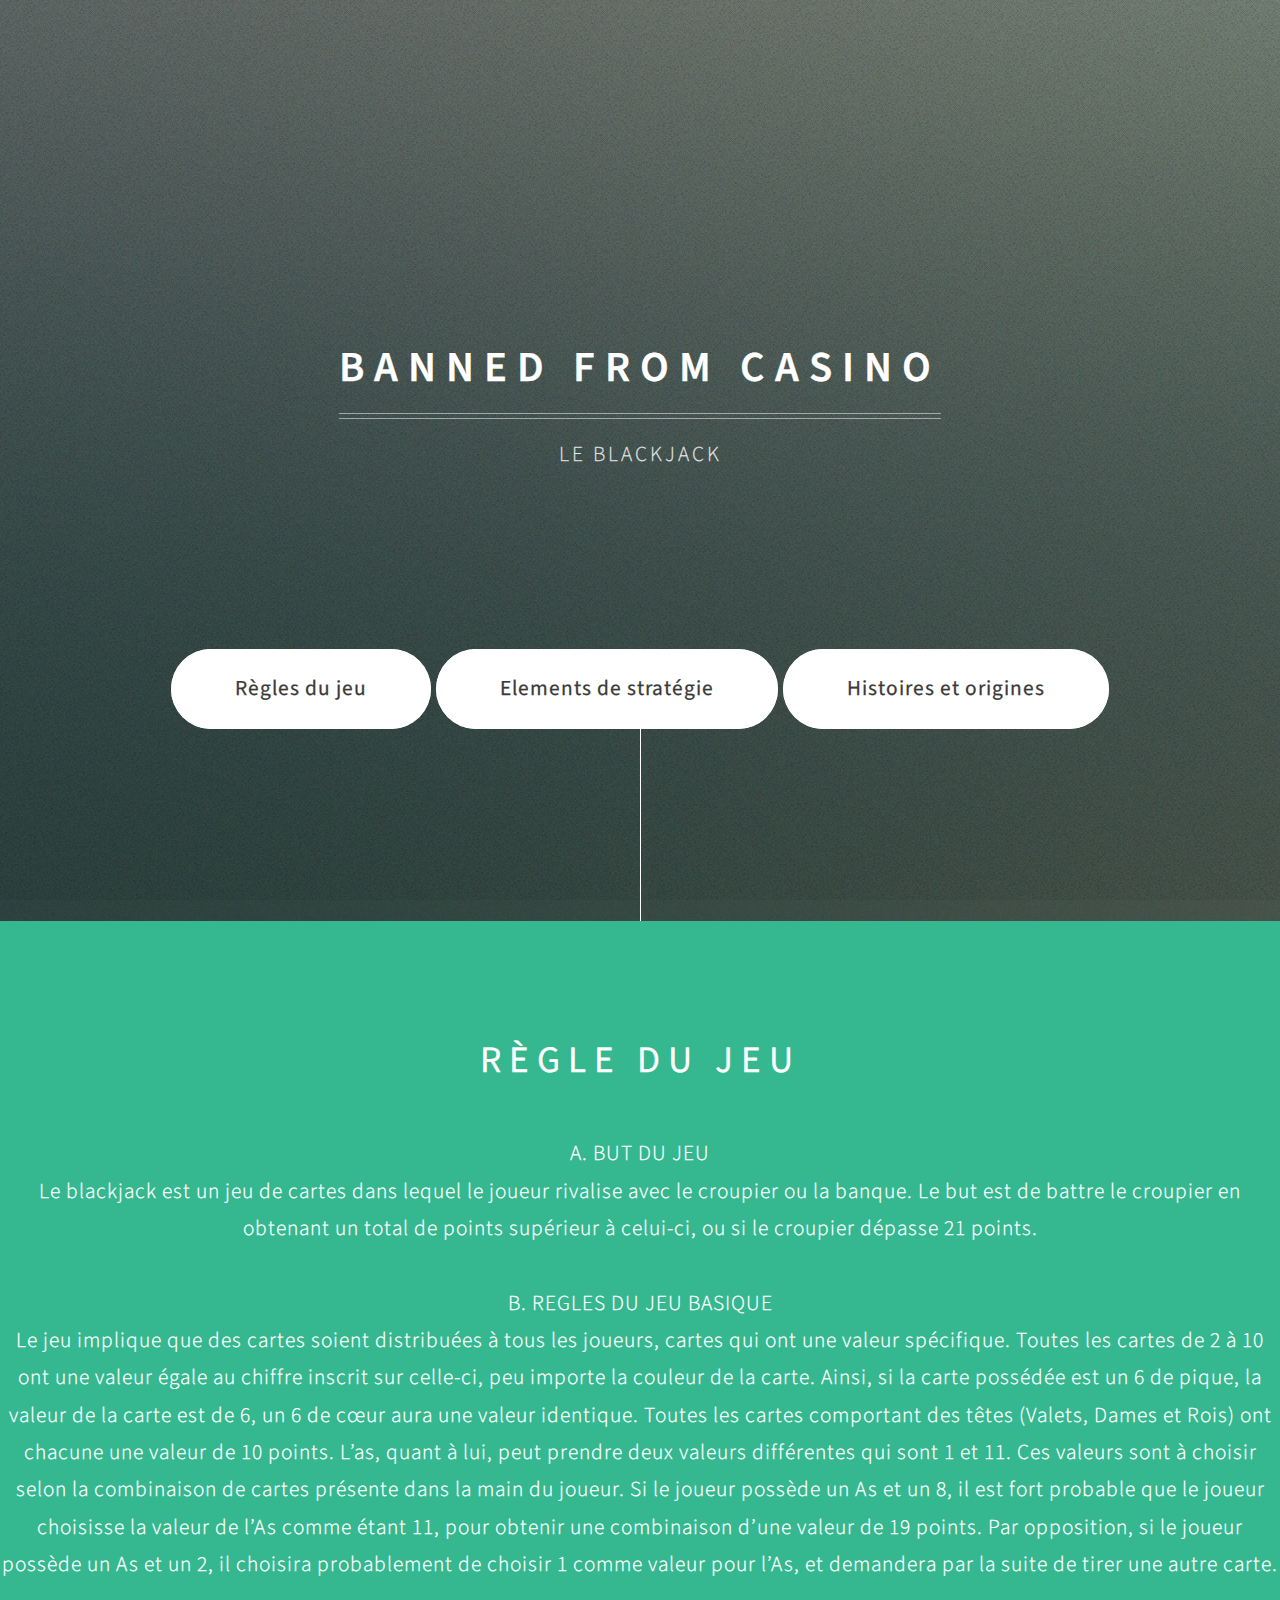
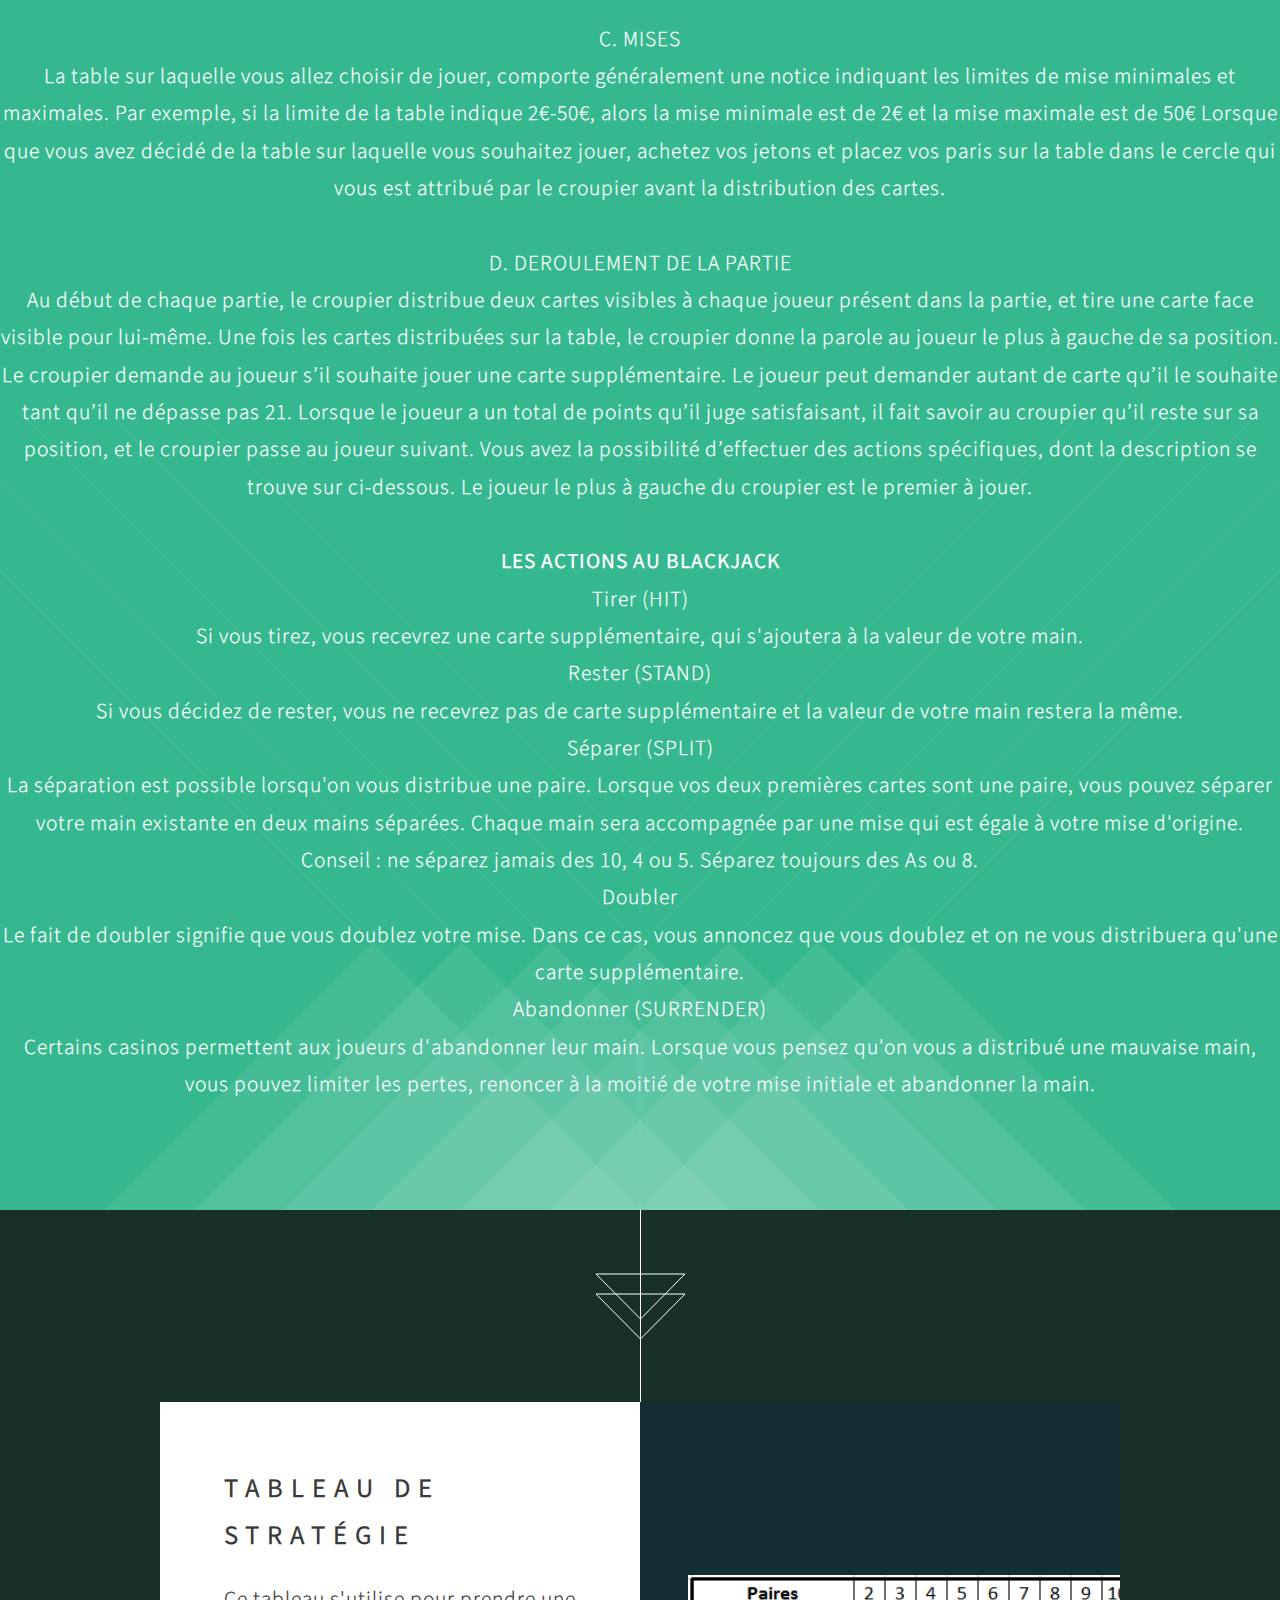
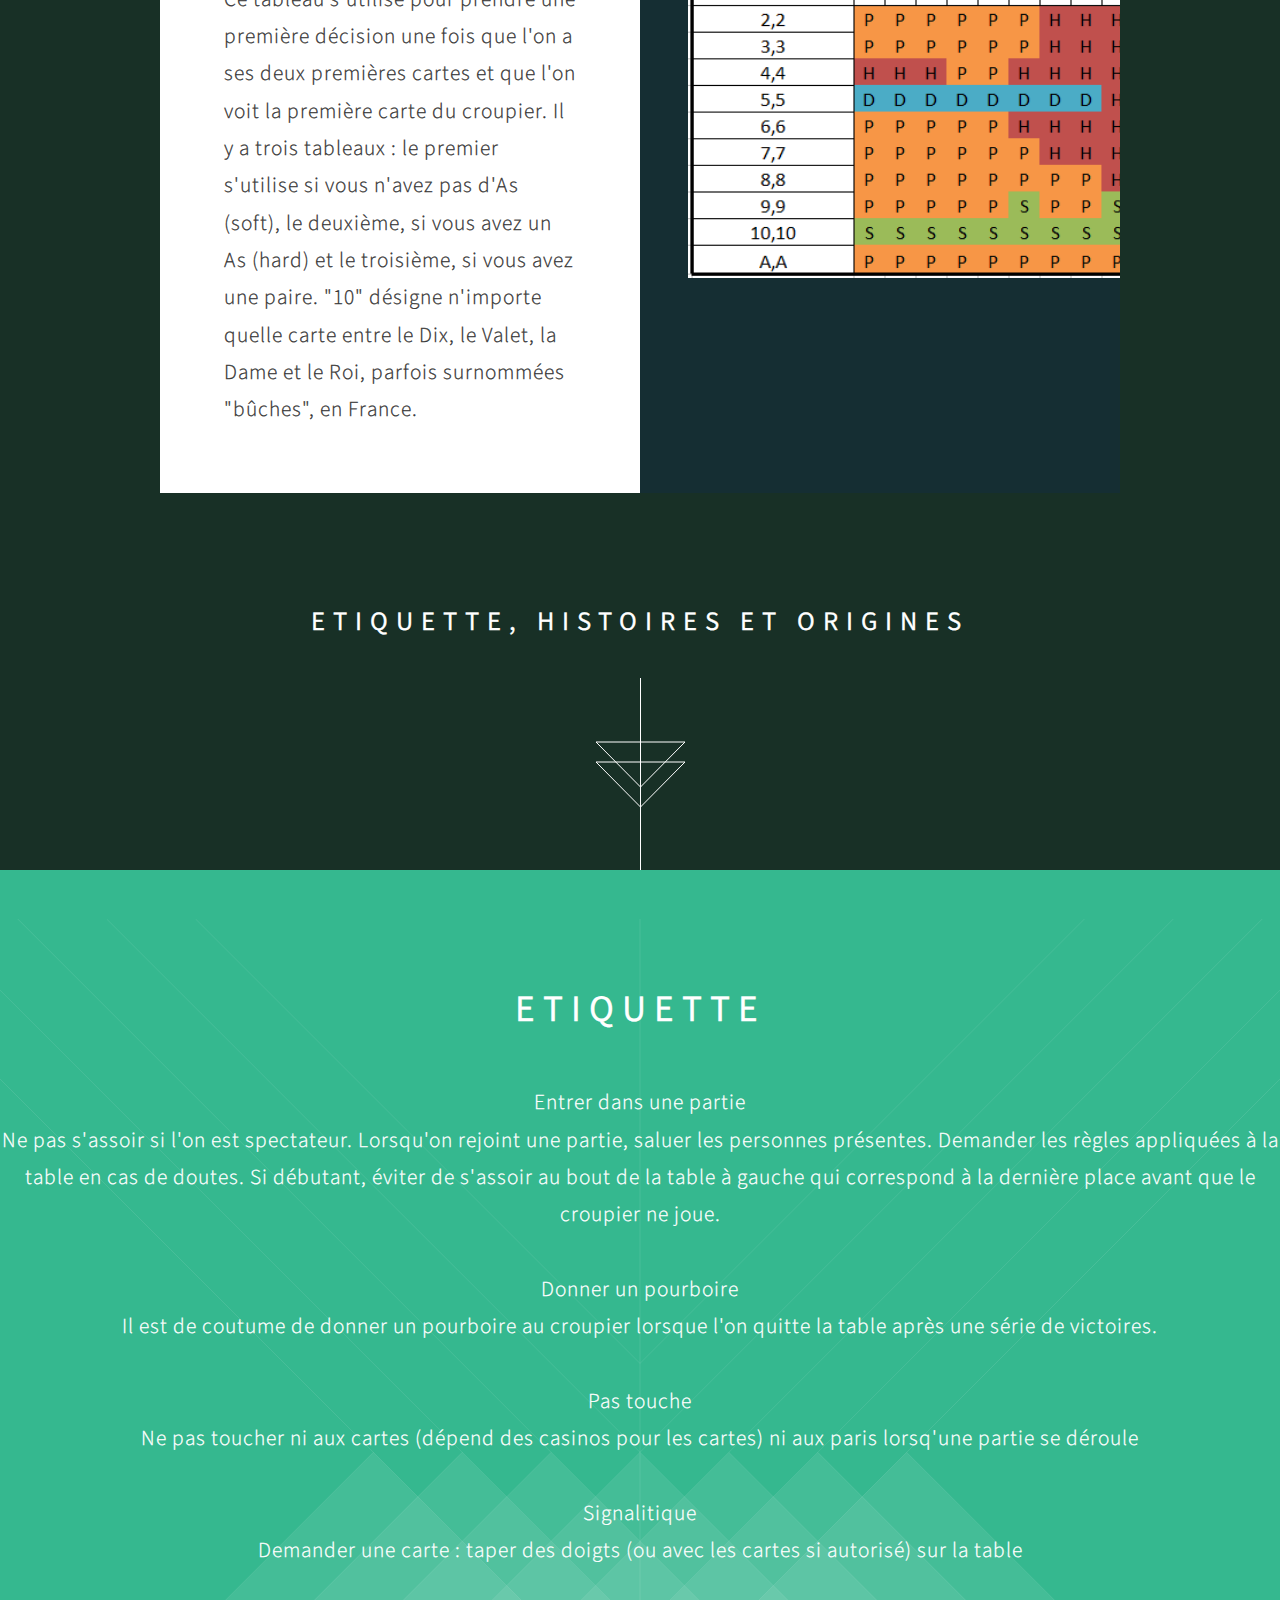
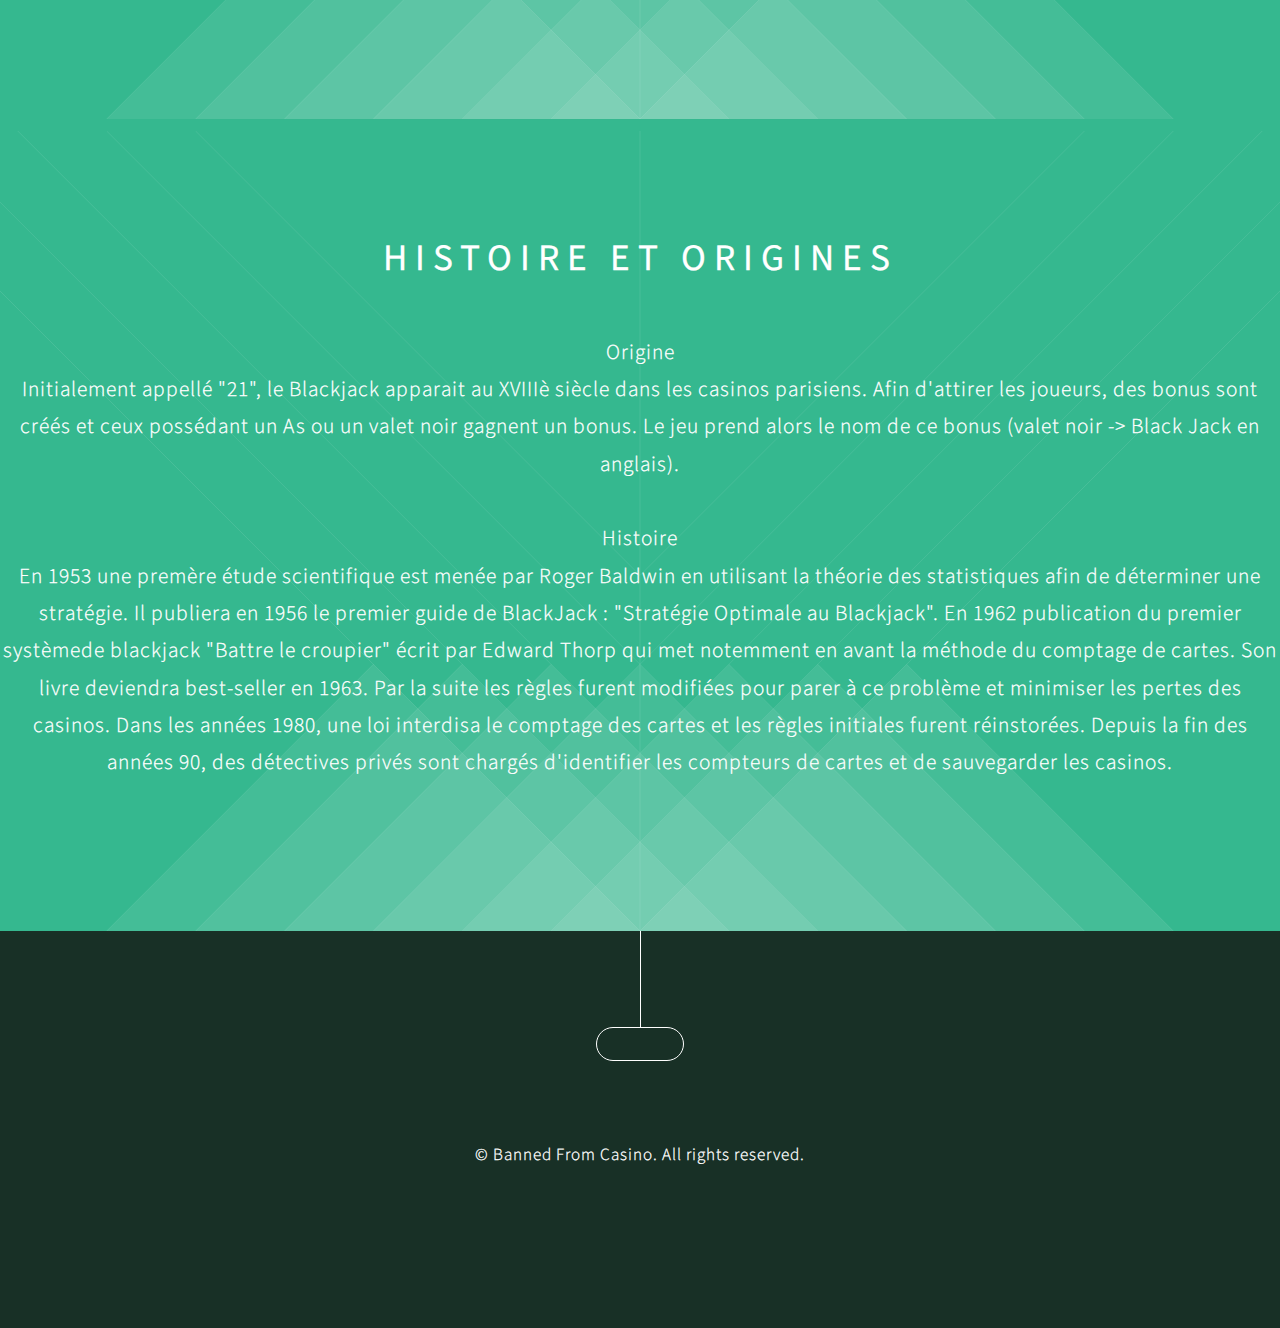
==== BannedFromCasino/index.html @ d1dbf60f "Added files via upload" ====
<!DOCTYPE HTML>
<!--
	Overflow by HTML5 UP
	html5up.net | @n33co
	Free for personal and commercial use under the CCA 3.0 license (html5up.net/license)
-->
<html>
	<head>
		<title>Banned From Casino</title>
		<meta charset="utf-8" />
		<meta name="viewport" content="width=device-width, initial-scale=1" />
		<!--[if lte IE 8]><script src="assets/js/ie/html5shiv.js"></script><![endif]-->
		<link rel="stylesheet" href="assets/css/main.css" />
		<!--[if lte IE 8]><link rel="stylesheet" href="assets/css/ie8.css" /><![endif]-->
	</head>
	<body>

		<!-- Header -->
			<section id="header">
				<header>
					<h1>Banned From Casino</h1>
					<p>Le Blackjack</p>
				</header>
				<footer>
					<a href="#banner" class="button style2 scrolly-middle">Règles du jeu</a>
                    <a href="#first" class="button style2 scrolly-middle">Elements de stratégie</a>
                    <a href="#histoire" class="button style2 scrolly-middle">Histoires et origines</a>
				</footer>
			</section>

		<!-- Banner -->
			<section id="banner">
				<header>
					<h2>Règle du jeu</h2>
				</header>
				<p>A.	BUT DU JEU</p>

<p>Le blackjack est un jeu de cartes dans lequel le joueur rivalise avec le croupier ou la banque. 
Le but est de battre le croupier en obtenant un total de points supérieur à celui-ci, ou si le croupier dépasse 21 points.</p>

</br>
<p>B.	REGLES DU JEU BASIQUE</p>

<p>Le jeu implique que des cartes soient distribuées à tous les joueurs, cartes qui ont une valeur spécifique. 
Toutes les cartes de 2 à 10 ont une valeur égale au chiffre inscrit sur celle-ci, peu importe la couleur de la carte. 
Ainsi, si la carte possédée est un 6 de pique, la valeur de la carte est de 6, un 6 de cœur aura une valeur identique. 
Toutes les cartes comportant des têtes (Valets, Dames et Rois) ont chacune une valeur de 10 points. 
L’as, quant à lui, peut prendre deux valeurs différentes qui sont 1 et 11. Ces valeurs sont à choisir selon 
la combinaison de cartes présente dans la main du joueur. Si le joueur possède un As et un 8, il est fort probable que 
le joueur choisisse la valeur de l’As comme étant 11, pour obtenir une combinaison d’une valeur de 19 points. 
Par opposition, si le joueur possède un As et un 2, il choisira probablement de choisir 1 comme valeur pour l’As, 
et demandera par la suite de tirer une autre carte.</p>

</br>
<p>C.	MISES

<p>La table sur laquelle vous allez choisir de jouer, comporte généralement une notice indiquant les limites de mise minimales et maximales. 
Par exemple, si la limite de la table indique 2€-50€, alors la mise minimale est de 2€ et la mise maximale est de 50€
Lorsque que vous avez décidé de la table sur laquelle vous souhaitez jouer, achetez vos jetons et placez vos paris sur la table 
dans le cercle qui vous est attribué par le croupier avant la distribution des cartes.</p>

</br> 
<p>D.	DEROULEMENT DE LA PARTIE</p>

<p>Au début de chaque partie, le croupier distribue deux cartes visibles à chaque joueur présent dans la partie, 
et tire une carte face visible pour lui-même.
Une fois les cartes distribuées sur la table, le croupier donne la parole au joueur le plus à gauche de sa position. 
Le croupier demande au joueur s’il souhaite jouer une carte supplémentaire. 
Le joueur peut demander autant de carte qu’il le souhaite tant qu’il ne dépasse pas 21. 
Lorsque le joueur a un total de points qu’il juge satisfaisant, il fait savoir au croupier qu’il reste sur sa position, 
et le croupier passe au joueur suivant.
Vous avez la possibilité d’effectuer des actions spécifiques, dont la description se trouve sur ci-dessous.
Le joueur le plus à gauche du croupier est le premier à jouer. </p>
</br>
<h4>Les Actions au Blackjack</h4>

<p>Tirer (HIT)</p>

<p>Si vous tirez, vous recevrez une carte supplémentaire, qui s'ajoutera à la valeur de votre main.</p>

<p>Rester (STAND)</p>

<p>Si vous décidez de rester, vous ne recevrez pas de carte supplémentaire et la valeur de votre main restera la même.</p>

<p>Séparer (SPLIT)</p>

<p>La séparation est possible lorsqu'on vous distribue une paire. Lorsque vos deux premières cartes sont une paire, vous pouvez séparer votre main existante en deux mains séparées. Chaque main sera accompagnée par une mise qui est égale à votre mise d'origine.
Conseil : ne séparez jamais des 10, 4 ou 5. Séparez toujours des As ou 8.</p>

<p>Doubler</p>

<p>Le fait de doubler signifie que vous doublez votre mise. Dans ce cas, vous annoncez que vous doublez et on ne vous distribuera qu'une carte supplémentaire.</p>

<p>Abandonner (SURRENDER)</p>

<p>Certains casinos permettent aux joueurs d'abandonner leur main. Lorsque vous pensez qu'on vous a distribué une mauvaise main, vous pouvez limiter les pertes, renoncer à la moitié de votre mise initiale et abandonner la main.</p>
			</section>

		

		<!-- Feature 2 -->
			<article id="first" class="container box style1 left">
				<a href="#" class="image fit"><img src="images/tableau1.png" alt="" style="width: 480px; height:303px; left: 10%; top:25%"/></a>
				<div class="inner">
					<header>
						<h2>Tableau de stratégie</h2>
					</header>
					<p>Ce tableau s'utilise pour prendre une première décision une fois que l'on a ses deux premières cartes et que l'on voit la première carte du croupier. Il y a trois tableaux : le premier s'utilise si vous n'avez pas d'As (soft), le deuxième, si vous avez un As (hard) et le troisième, si vous avez une paire. "10" désigne n'importe quelle carte entre le Dix, le Valet, la Dame et le Roi, parfois surnommées "bûches", en France.</p>
				</div>
			</article>
            <section id="histoire">
				<header>
					<h2>Etiquette, Histoires et Origines</h2>
				</header>
				<footer>
				</footer>
			</section>

            <!-- Banner -->
			<section id="banner">
				<header>
					<h2>Etiquette</h2>
				</header>
				
<p>Entrer dans une partie</p>
<p>Ne pas s'assoir si l'on est spectateur. Lorsqu'on rejoint une partie, saluer les personnes présentes.
Demander les règles appliquées à la table en cas de doutes.
Si débutant, éviter de s'assoir au bout de la table à gauche qui correspond à la dernière place avant que le croupier ne joue.
</p>
</br>
<p>Donner un pourboire</p>
Il est de coutume de donner un pourboire au croupier lorsque l'on quitte la table après une série de victoires.</p>
</br>
<p>Pas touche</p>
<p>Ne pas toucher ni  aux cartes (dépend des casinos pour les cartes) ni aux paris lorsq'une partie se déroule</p>
</br>
<p>Signalitique</p>
<p>Demander une carte : taper des doigts (ou avec les cartes si autorisé) sur la table</p>

<footer>
					
</footer>
</section>

		<section id="banner">
				<header>
					<h2>Histoire et origines</h2>
				</header>
				
<p>Origine</p>
<p>Initialement appellé "21", le Blackjack apparait au XVIIIè siècle dans les casinos parisiens. 
Afin d'attirer les joueurs, des bonus sont créés et ceux possédant un As ou un valet noir gagnent un bonus. 
Le jeu prend alors le nom de ce bonus (valet noir -> Black Jack en anglais).</p>

</br>
<p>Histoire</p>
	<p>En 1953 une premère étude scientifique est menée par Roger Baldwin en utilisant la théorie des statistiques afin de déterminer une stratégie.
Il publiera en	1956 le premier guide de BlackJack :  "Stratégie Optimale au Blackjack".
	En 1962 publication du premier systèmede blackjack "Battre le croupier" écrit par Edward Thorp qui met notemment en avant la méthode du comptage de cartes. Son livre deviendra best-seller en 1963.
Par la suite les règles furent modifiées pour parer à ce problème et minimiser les pertes des casinos.
	Dans les années 1980, une loi interdisa le comptage des cartes et les règles initiales furent réinstorées.
Depuis la fin des années 90, des détectives privés sont chargés d'identifier les compteurs de cartes et de sauvegarder les casinos.</p>                
                
				<footer>
					
				</footer>
			</section>

		

		<section id="footer">
			<ul class="icons">
				
			</ul>
			<div class="copyright">
				<ul class="menu">
					<li>&copy; Banned From Casino. All rights reserved.</li>
				</ul>
			</div>
		</section>

		<!-- Scripts -->
			<script src="assets/js/jquery.min.js"></script>
			<script src="assets/js/jquery.scrolly.min.js"></script>
			<script src="assets/js/jquery.poptrox.min.js"></script>
			<script src="assets/js/skel.min.js"></script>
			<script src="assets/js/util.js"></script>
			<!--[if lte IE 8]><script src="assets/js/ie/respond.min.js"></script><![endif]-->
			<script src="assets/js/main.js"></script>

	</body>
</html>
---- BannedFromCasino/assets/css/main.css ----
@import url("http://fonts.googleapis.com/css?family=Source+Sans+Pro:300,300italic,400,600");
@import url("font-awesome.min.css");

/*
	Overflow by HTML5 UP
	html5up.net | @n33co
	Free for personal and commercial use under the CCA 3.0 license (html5up.net/license)
*/

/* Reset */

	html, body, div, span, applet, object, iframe, h1, h2, h3, h4, h5, h6, p, blockquote, pre, a, abbr, acronym, address, big, cite, code, del, dfn, em, img, ins, kbd, q, s, samp, small, strike, strong, sub, sup, tt, var, b, u, i, center, dl, dt, dd, ol, ul, li, fieldset, form, label, legend, table, caption, tbody, tfoot, thead, tr, th, td, article, aside, canvas, details, embed, figure, figcaption, footer, header, hgroup, menu, nav, output, ruby, section, summary, time, mark, audio, video {
		margin: 0;
		padding: 0;
		border: 0;
		font-size: 100%;
		font: inherit;
		vertical-align: baseline;
	}

	article, aside, details, figcaption, figure, footer, header, hgroup, menu, nav, section {
		display: block;
	}

	body {
		line-height: 1;
	}

	ol, ul {
		list-style: none;
	}

	blockquote, q {
		quotes: none;
	}

	blockquote:before, blockquote:after, q:before, q:after {
		content: '';
		content: none;
	}

	table {
		border-collapse: collapse;
		border-spacing: 0;
	}

	body {
		-webkit-text-size-adjust: none;
	}

/* Box Model */

	*, *:before, *:after {
		-moz-box-sizing: border-box;
		-webkit-box-sizing: border-box;
		box-sizing: border-box;
	}

/* Containers */

	.container {
		margin-left: auto;
		margin-right: auto;
	}

	.container.\31 25\25 {
		width: 100%;
		max-width: 1425px;
		min-width: 1140px;
	}

	.container.\37 5\25 {
		width: 855px;
	}

	.container.\35 0\25 {
		width: 570px;
	}

	.container.\32 5\25 {
		width: 285px;
	}

	.container {
		width: 1140px;
	}

	@media screen and (max-width: 1680px) {

		.container.\31 25\25 {
			width: 100%;
			max-width: 1200px;
			min-width: 960px;
		}

		.container.\37 5\25 {
			width: 720px;
		}

		.container.\35 0\25 {
			width: 480px;
		}

		.container.\32 5\25 {
			width: 240px;
		}

		.container {
			width: 960px;
		}

	}

	@media screen and (max-width: 1080px) {

		.container.\31 25\25 {
			width: 100%;
			max-width: 118.75%;
			min-width: 95%;
		}

		.container.\37 5\25 {
			width: 71.25%;
		}

		.container.\35 0\25 {
			width: 47.5%;
		}

		.container.\32 5\25 {
			width: 23.75%;
		}

		.container {
			width: 95%;
		}

	}

	@media screen and (max-width: 840px) {

		.container.\31 25\25 {
			width: 100%;
			max-width: 118.75%;
			min-width: 95%;
		}

		.container.\37 5\25 {
			width: 71.25%;
		}

		.container.\35 0\25 {
			width: 47.5%;
		}

		.container.\32 5\25 {
			width: 23.75%;
		}

		.container {
			width: 95%;
		}

	}

	@media screen and (max-width: 736px) {

		.container.\31 25\25 {
			width: 100%;
			max-width: 118.75%;
			min-width: 95%;
		}

		.container.\37 5\25 {
			width: 71.25%;
		}

		.container.\35 0\25 {
			width: 47.5%;
		}

		.container.\32 5\25 {
			width: 23.75%;
		}

		.container {
			width: 95% !important;
		}

	}

/* Grid */

	.row {
		border-bottom: solid 1px transparent;
		-moz-box-sizing: border-box;
		-webkit-box-sizing: border-box;
		box-sizing: border-box;
	}

	.row > * {
		float: left;
		-moz-box-sizing: border-box;
		-webkit-box-sizing: border-box;
		box-sizing: border-box;
	}

	.row:after, .row:before {
		content: '';
		display: block;
		clear: both;
		height: 0;
	}

	.row.uniform > * > :first-child {
		margin-top: 0;
	}

	.row.uniform > * > :last-child {
		margin-bottom: 0;
	}

	.row.\30 \25 > * {
		padding: 0px 0 0 0px;
	}

	.row.\30 \25 {
		margin: 0px 0 -1px 0px;
	}

	.row.uniform.\30 \25 > * {
		padding: 0px 0 0 0px;
	}

	.row.uniform.\30 \25 {
		margin: 0px 0 -1px 0px;
	}

	.row > * {
		padding: 40px 0 0 40px;
	}

	.row {
		margin: -40px 0 -1px -40px;
	}

	.row.uniform > * {
		padding: 40px 0 0 40px;
	}

	.row.uniform {
		margin: -40px 0 -1px -40px;
	}

	.row.\32 00\25 > * {
		padding: 80px 0 0 80px;
	}

	.row.\32 00\25 {
		margin: -80px 0 -1px -80px;
	}

	.row.uniform.\32 00\25 > * {
		padding: 80px 0 0 80px;
	}

	.row.uniform.\32 00\25 {
		margin: -80px 0 -1px -80px;
	}

	.row.\31 50\25 > * {
		padding: 60px 0 0 60px;
	}

	.row.\31 50\25 {
		margin: -60px 0 -1px -60px;
	}

	.row.uniform.\31 50\25 > * {
		padding: 60px 0 0 60px;
	}

	.row.uniform.\31 50\25 {
		margin: -60px 0 -1px -60px;
	}

	.row.\35 0\25 > * {
		padding: 20px 0 0 20px;
	}

	.row.\35 0\25 {
		margin: -20px 0 -1px -20px;
	}

	.row.uniform.\35 0\25 > * {
		padding: 20px 0 0 20px;
	}

	.row.uniform.\35 0\25 {
		margin: -20px 0 -1px -20px;
	}

	.row.\32 5\25 > * {
		padding: 10px 0 0 10px;
	}

	.row.\32 5\25 {
		margin: -10px 0 -1px -10px;
	}

	.row.uniform.\32 5\25 > * {
		padding: 10px 0 0 10px;
	}

	.row.uniform.\32 5\25 {
		margin: -10px 0 -1px -10px;
	}

	.\31 2u, .\31 2u\24 {
		width: 100%;
		clear: none;
		margin-left: 0;
	}

	.\31 1u, .\31 1u\24 {
		width: 91.6666666667%;
		clear: none;
		margin-left: 0;
	}

	.\31 0u, .\31 0u\24 {
		width: 83.3333333333%;
		clear: none;
		margin-left: 0;
	}

	.\39 u, .\39 u\24 {
		width: 75%;
		clear: none;
		margin-left: 0;
	}

	.\38 u, .\38 u\24 {
		width: 66.6666666667%;
		clear: none;
		margin-left: 0;
	}

	.\37 u, .\37 u\24 {
		width: 58.3333333333%;
		clear: none;
		margin-left: 0;
	}

	.\36 u, .\36 u\24 {
		width: 50%;
		clear: none;
		margin-left: 0;
	}

	.\35 u, .\35 u\24 {
		width: 41.6666666667%;
		clear: none;
		margin-left: 0;
	}

	.\34 u, .\34 u\24 {
		width: 33.3333333333%;
		clear: none;
		margin-left: 0;
	}

	.\33 u, .\33 u\24 {
		width: 25%;
		clear: none;
		margin-left: 0;
	}

	.\32 u, .\32 u\24 {
		width: 16.6666666667%;
		clear: none;
		margin-left: 0;
	}

	.\31 u, .\31 u\24 {
		width: 8.3333333333%;
		clear: none;
		margin-left: 0;
	}

	.\31 2u\24 + *,
	.\31 1u\24 + *,
	.\31 0u\24 + *,
	.\39 u\24 + *,
	.\38 u\24 + *,
	.\37 u\24 + *,
	.\36 u\24 + *,
	.\35 u\24 + *,
	.\34 u\24 + *,
	.\33 u\24 + *,
	.\32 u\24 + *,
	.\31 u\24 + * {
		clear: left;
	}

	.\-11u {
		margin-left: 91.66667%;
	}

	.\-10u {
		margin-left: 83.33333%;
	}

	.\-9u {
		margin-left: 75%;
	}

	.\-8u {
		margin-left: 66.66667%;
	}

	.\-7u {
		margin-left: 58.33333%;
	}

	.\-6u {
		margin-left: 50%;
	}

	.\-5u {
		margin-left: 41.66667%;
	}

	.\-4u {
		margin-left: 33.33333%;
	}

	.\-3u {
		margin-left: 25%;
	}

	.\-2u {
		margin-left: 16.66667%;
	}

	.\-1u {
		margin-left: 8.33333%;
	}

	@media screen and (max-width: 1680px) {

		.row > * {
			padding: 40px 0 0 40px;
		}

		.row {
			margin: -40px 0 -1px -40px;
		}

		.row.uniform > * {
			padding: 40px 0 0 40px;
		}

		.row.uniform {
			margin: -40px 0 -1px -40px;
		}

		.row.\32 00\25 > * {
			padding: 80px 0 0 80px;
		}

		.row.\32 00\25 {
			margin: -80px 0 -1px -80px;
		}

		.row.uniform.\32 00\25 > * {
			padding: 80px 0 0 80px;
		}

		.row.uniform.\32 00\25 {
			margin: -80px 0 -1px -80px;
		}

		.row.\31 50\25 > * {
			padding: 60px 0 0 60px;
		}

		.row.\31 50\25 {
			margin: -60px 0 -1px -60px;
		}

		.row.uniform.\31 50\25 > * {
			padding: 60px 0 0 60px;
		}

		.row.uniform.\31 50\25 {
			margin: -60px 0 -1px -60px;
		}

		.row.\35 0\25 > * {
			padding: 20px 0 0 20px;
		}

		.row.\35 0\25 {
			margin: -20px 0 -1px -20px;
		}

		.row.uniform.\35 0\25 > * {
			padding: 20px 0 0 20px;
		}

		.row.uniform.\35 0\25 {
			margin: -20px 0 -1px -20px;
		}

		.row.\32 5\25 > * {
			padding: 10px 0 0 10px;
		}

		.row.\32 5\25 {
			margin: -10px 0 -1px -10px;
		}

		.row.uniform.\32 5\25 > * {
			padding: 10px 0 0 10px;
		}

		.row.uniform.\32 5\25 {
			margin: -10px 0 -1px -10px;
		}

		.\31 2u\28wide\29, .\31 2u\24\28wide\29 {
			width: 100%;
			clear: none;
			margin-left: 0;
		}

		.\31 1u\28wide\29, .\31 1u\24\28wide\29 {
			width: 91.6666666667%;
			clear: none;
			margin-left: 0;
		}

		.\31 0u\28wide\29, .\31 0u\24\28wide\29 {
			width: 83.3333333333%;
			clear: none;
			margin-left: 0;
		}

		.\39 u\28wide\29, .\39 u\24\28wide\29 {
			width: 75%;
			clear: none;
			margin-left: 0;
		}

		.\38 u\28wide\29, .\38 u\24\28wide\29 {
			width: 66.6666666667%;
			clear: none;
			margin-left: 0;
		}

		.\37 u\28wide\29, .\37 u\24\28wide\29 {
			width: 58.3333333333%;
			clear: none;
			margin-left: 0;
		}

		.\36 u\28wide\29, .\36 u\24\28wide\29 {
			width: 50%;
			clear: none;
			margin-left: 0;
		}

		.\35 u\28wide\29, .\35 u\24\28wide\29 {
			width: 41.6666666667%;
			clear: none;
			margin-left: 0;
		}

		.\34 u\28wide\29, .\34 u\24\28wide\29 {
			width: 33.3333333333%;
			clear: none;
			margin-left: 0;
		}

		.\33 u\28wide\29, .\33 u\24\28wide\29 {
			width: 25%;
			clear: none;
			margin-left: 0;
		}

		.\32 u\28wide\29, .\32 u\24\28wide\29 {
			width: 16.6666666667%;
			clear: none;
			margin-left: 0;
		}

		.\31 u\28wide\29, .\31 u\24\28wide\29 {
			width: 8.3333333333%;
			clear: none;
			margin-left: 0;
		}

		.\31 2u\24\28wide\29 + *,
		.\31 1u\24\28wide\29 + *,
		.\31 0u\24\28wide\29 + *,
		.\39 u\24\28wide\29 + *,
		.\38 u\24\28wide\29 + *,
		.\37 u\24\28wide\29 + *,
		.\36 u\24\28wide\29 + *,
		.\35 u\24\28wide\29 + *,
		.\34 u\24\28wide\29 + *,
		.\33 u\24\28wide\29 + *,
		.\32 u\24\28wide\29 + *,
		.\31 u\24\28wide\29 + * {
			clear: left;
		}

		.\-11u\28wide\29 {
			margin-left: 91.66667%;
		}

		.\-10u\28wide\29 {
			margin-left: 83.33333%;
		}

		.\-9u\28wide\29 {
			margin-left: 75%;
		}

		.\-8u\28wide\29 {
			margin-left: 66.66667%;
		}

		.\-7u\28wide\29 {
			margin-left: 58.33333%;
		}

		.\-6u\28wide\29 {
			margin-left: 50%;
		}

		.\-5u\28wide\29 {
			margin-left: 41.66667%;
		}

		.\-4u\28wide\29 {
			margin-left: 33.33333%;
		}

		.\-3u\28wide\29 {
			margin-left: 25%;
		}

		.\-2u\28wide\29 {
			margin-left: 16.66667%;
		}

		.\-1u\28wide\29 {
			margin-left: 8.33333%;
		}

	}

	@media screen and (max-width: 1080px) {

		.row > * {
			padding: 40px 0 0 40px;
		}

		.row {
			margin: -40px 0 -1px -40px;
		}

		.row.uniform > * {
			padding: 40px 0 0 40px;
		}

		.row.uniform {
			margin: -40px 0 -1px -40px;
		}

		.row.\32 00\25 > * {
			padding: 80px 0 0 80px;
		}

		.row.\32 00\25 {
			margin: -80px 0 -1px -80px;
		}

		.row.uniform.\32 00\25 > * {
			padding: 80px 0 0 80px;
		}

		.row.uniform.\32 00\25 {
			margin: -80px 0 -1px -80px;
		}

		.row.\31 50\25 > * {
			padding: 60px 0 0 60px;
		}

		.row.\31 50\25 {
			margin: -60px 0 -1px -60px;
		}

		.row.uniform.\31 50\25 > * {
			padding: 60px 0 0 60px;
		}

		.row.uniform.\31 50\25 {
			margin: -60px 0 -1px -60px;
		}

		.row.\35 0\25 > * {
			padding: 20px 0 0 20px;
		}

		.row.\35 0\25 {
			margin: -20px 0 -1px -20px;
		}

		.row.uniform.\35 0\25 > * {
			padding: 20px 0 0 20px;
		}

		.row.uniform.\35 0\25 {
			margin: -20px 0 -1px -20px;
		}

		.row.\32 5\25 > * {
			padding: 10px 0 0 10px;
		}

		.row.\32 5\25 {
			margin: -10px 0 -1px -10px;
		}

		.row.uniform.\32 5\25 > * {
			padding: 10px 0 0 10px;
		}

		.row.uniform.\32 5\25 {
			margin: -10px 0 -1px -10px;
		}

		.\31 2u\28normal\29, .\31 2u\24\28normal\29 {
			width: 100%;
			clear: none;
			margin-left: 0;
		}

		.\31 1u\28normal\29, .\31 1u\24\28normal\29 {
			width: 91.6666666667%;
			clear: none;
			margin-left: 0;
		}

		.\31 0u\28normal\29, .\31 0u\24\28normal\29 {
			width: 83.3333333333%;
			clear: none;
			margin-left: 0;
		}

		.\39 u\28normal\29, .\39 u\24\28normal\29 {
			width: 75%;
			clear: none;
			margin-left: 0;
		}

		.\38 u\28normal\29, .\38 u\24\28normal\29 {
			width: 66.6666666667%;
			clear: none;
			margin-left: 0;
		}

		.\37 u\28normal\29, .\37 u\24\28normal\29 {
			width: 58.3333333333%;
			clear: none;
			margin-left: 0;
		}

		.\36 u\28normal\29, .\36 u\24\28normal\29 {
			width: 50%;
			clear: none;
			margin-left: 0;
		}

		.\35 u\28normal\29, .\35 u\24\28normal\29 {
			width: 41.6666666667%;
			clear: none;
			margin-left: 0;
		}

		.\34 u\28normal\29, .\34 u\24\28normal\29 {
			width: 33.3333333333%;
			clear: none;
			margin-left: 0;
		}

		.\33 u\28normal\29, .\33 u\24\28normal\29 {
			width: 25%;
			clear: none;
			margin-left: 0;
		}

		.\32 u\28normal\29, .\32 u\24\28normal\29 {
			width: 16.6666666667%;
			clear: none;
			margin-left: 0;
		}

		.\31 u\28normal\29, .\31 u\24\28normal\29 {
			width: 8.3333333333%;
			clear: none;
			margin-left: 0;
		}

		.\31 2u\24\28normal\29 + *,
		.\31 1u\24\28normal\29 + *,
		.\31 0u\24\28normal\29 + *,
		.\39 u\24\28normal\29 + *,
		.\38 u\24\28normal\29 + *,
		.\37 u\24\28normal\29 + *,
		.\36 u\24\28normal\29 + *,
		.\35 u\24\28normal\29 + *,
		.\34 u\24\28normal\29 + *,
		.\33 u\24\28normal\29 + *,
		.\32 u\24\28normal\29 + *,
		.\31 u\24\28normal\29 + * {
			clear: left;
		}

		.\-11u\28normal\29 {
			margin-left: 91.66667%;
		}

		.\-10u\28normal\29 {
			margin-left: 83.33333%;
		}

		.\-9u\28normal\29 {
			margin-left: 75%;
		}

		.\-8u\28normal\29 {
			margin-left: 66.66667%;
		}

		.\-7u\28normal\29 {
			margin-left: 58.33333%;
		}

		.\-6u\28normal\29 {
			margin-left: 50%;
		}

		.\-5u\28normal\29 {
			margin-left: 41.66667%;
		}

		.\-4u\28normal\29 {
			margin-left: 33.33333%;
		}

		.\-3u\28normal\29 {
			margin-left: 25%;
		}

		.\-2u\28normal\29 {
			margin-left: 16.66667%;
		}

		.\-1u\28normal\29 {
			margin-left: 8.33333%;
		}

	}

	@media screen and (max-width: 840px) {

		.row > * {
			padding: 30px 0 0 30px;
		}

		.row {
			margin: -30px 0 -1px -30px;
		}

		.row.uniform > * {
			padding: 30px 0 0 30px;
		}

		.row.uniform {
			margin: -30px 0 -1px -30px;
		}

		.row.\32 00\25 > * {
			padding: 60px 0 0 60px;
		}

		.row.\32 00\25 {
			margin: -60px 0 -1px -60px;
		}

		.row.uniform.\32 00\25 > * {
			padding: 60px 0 0 60px;
		}

		.row.uniform.\32 00\25 {
			margin: -60px 0 -1px -60px;
		}

		.row.\31 50\25 > * {
			padding: 45px 0 0 45px;
		}

		.row.\31 50\25 {
			margin: -45px 0 -1px -45px;
		}

		.row.uniform.\31 50\25 > * {
			padding: 45px 0 0 45px;
		}

		.row.uniform.\31 50\25 {
			margin: -45px 0 -1px -45px;
		}

		.row.\35 0\25 > * {
			padding: 15px 0 0 15px;
		}

		.row.\35 0\25 {
			margin: -15px 0 -1px -15px;
		}

		.row.uniform.\35 0\25 > * {
			padding: 15px 0 0 15px;
		}

		.row.uniform.\35 0\25 {
			margin: -15px 0 -1px -15px;
		}

		.row.\32 5\25 > * {
			padding: 7.5px 0 0 7.5px;
		}

		.row.\32 5\25 {
			margin: -7.5px 0 -1px -7.5px;
		}

		.row.uniform.\32 5\25 > * {
			padding: 7.5px 0 0 7.5px;
		}

		.row.uniform.\32 5\25 {
			margin: -7.5px 0 -1px -7.5px;
		}

		.\31 2u\28narrow\29, .\31 2u\24\28narrow\29 {
			width: 100%;
			clear: none;
			margin-left: 0;
		}

		.\31 1u\28narrow\29, .\31 1u\24\28narrow\29 {
			width: 91.6666666667%;
			clear: none;
			margin-left: 0;
		}

		.\31 0u\28narrow\29, .\31 0u\24\28narrow\29 {
			width: 83.3333333333%;
			clear: none;
			margin-left: 0;
		}

		.\39 u\28narrow\29, .\39 u\24\28narrow\29 {
			width: 75%;
			clear: none;
			margin-left: 0;
		}

		.\38 u\28narrow\29, .\38 u\24\28narrow\29 {
			width: 66.6666666667%;
			clear: none;
			margin-left: 0;
		}

		.\37 u\28narrow\29, .\37 u\24\28narrow\29 {
			width: 58.3333333333%;
			clear: none;
			margin-left: 0;
		}

		.\36 u\28narrow\29, .\36 u\24\28narrow\29 {
			width: 50%;
			clear: none;
			margin-left: 0;
		}

		.\35 u\28narrow\29, .\35 u\24\28narrow\29 {
			width: 41.6666666667%;
			clear: none;
			margin-left: 0;
		}

		.\34 u\28narrow\29, .\34 u\24\28narrow\29 {
			width: 33.3333333333%;
			clear: none;
			margin-left: 0;
		}

		.\33 u\28narrow\29, .\33 u\24\28narrow\29 {
			width: 25%;
			clear: none;
			margin-left: 0;
		}

		.\32 u\28narrow\29, .\32 u\24\28narrow\29 {
			width: 16.6666666667%;
			clear: none;
			margin-left: 0;
		}

		.\31 u\28narrow\29, .\31 u\24\28narrow\29 {
			width: 8.3333333333%;
			clear: none;
			margin-left: 0;
		}

		.\31 2u\24\28narrow\29 + *,
		.\31 1u\24\28narrow\29 + *,
		.\31 0u\24\28narrow\29 + *,
		.\39 u\24\28narrow\29 + *,
		.\38 u\24\28narrow\29 + *,
		.\37 u\24\28narrow\29 + *,
		.\36 u\24\28narrow\29 + *,
		.\35 u\24\28narrow\29 + *,
		.\34 u\24\28narrow\29 + *,
		.\33 u\24\28narrow\29 + *,
		.\32 u\24\28narrow\29 + *,
		.\31 u\24\28narrow\29 + * {
			clear: left;
		}

		.\-11u\28narrow\29 {
			margin-left: 91.66667%;
		}

		.\-10u\28narrow\29 {
			margin-left: 83.33333%;
		}

		.\-9u\28narrow\29 {
			margin-left: 75%;
		}

		.\-8u\28narrow\29 {
			margin-left: 66.66667%;
		}

		.\-7u\28narrow\29 {
			margin-left: 58.33333%;
		}

		.\-6u\28narrow\29 {
			margin-left: 50%;
		}

		.\-5u\28narrow\29 {
			margin-left: 41.66667%;
		}

		.\-4u\28narrow\29 {
			margin-left: 33.33333%;
		}

		.\-3u\28narrow\29 {
			margin-left: 25%;
		}

		.\-2u\28narrow\29 {
			margin-left: 16.66667%;
		}

		.\-1u\28narrow\29 {
			margin-left: 8.33333%;
		}

	}

	@media screen and (max-width: 736px) {

		.row > * {
			padding: 20px 0 0 20px;
		}

		.row {
			margin: -20px 0 -1px -20px;
		}

		.row.uniform > * {
			padding: 20px 0 0 20px;
		}

		.row.uniform {
			margin: -20px 0 -1px -20px;
		}

		.row.\32 00\25 > * {
			padding: 40px 0 0 40px;
		}

		.row.\32 00\25 {
			margin: -40px 0 -1px -40px;
		}

		.row.uniform.\32 00\25 > * {
			padding: 40px 0 0 40px;
		}

		.row.uniform.\32 00\25 {
			margin: -40px 0 -1px -40px;
		}

		.row.\31 50\25 > * {
			padding: 30px 0 0 30px;
		}

		.row.\31 50\25 {
			margin: -30px 0 -1px -30px;
		}

		.row.uniform.\31 50\25 > * {
			padding: 30px 0 0 30px;
		}

		.row.uniform.\31 50\25 {
			margin: -30px 0 -1px -30px;
		}

		.row.\35 0\25 > * {
			padding: 10px 0 0 10px;
		}

		.row.\35 0\25 {
			margin: -10px 0 -1px -10px;
		}

		.row.uniform.\35 0\25 > * {
			padding: 10px 0 0 10px;
		}

		.row.uniform.\35 0\25 {
			margin: -10px 0 -1px -10px;
		}

		.row.\32 5\25 > * {
			padding: 5px 0 0 5px;
		}

		.row.\32 5\25 {
			margin: -5px 0 -1px -5px;
		}

		.row.uniform.\32 5\25 > * {
			padding: 5px 0 0 5px;
		}

		.row.uniform.\32 5\25 {
			margin: -5px 0 -1px -5px;
		}

		.\31 2u\28mobile\29, .\31 2u\24\28mobile\29 {
			width: 100%;
			clear: none;
			margin-left: 0;
		}

		.\31 1u\28mobile\29, .\31 1u\24\28mobile\29 {
			width: 91.6666666667%;
			clear: none;
			margin-left: 0;
		}

		.\31 0u\28mobile\29, .\31 0u\24\28mobile\29 {
			width: 83.3333333333%;
			clear: none;
			margin-left: 0;
		}

		.\39 u\28mobile\29, .\39 u\24\28mobile\29 {
			width: 75%;
			clear: none;
			margin-left: 0;
		}

		.\38 u\28mobile\29, .\38 u\24\28mobile\29 {
			width: 66.6666666667%;
			clear: none;
			margin-left: 0;
		}

		.\37 u\28mobile\29, .\37 u\24\28mobile\29 {
			width: 58.3333333333%;
			clear: none;
			margin-left: 0;
		}

		.\36 u\28mobile\29, .\36 u\24\28mobile\29 {
			width: 50%;
			clear: none;
			margin-left: 0;
		}

		.\35 u\28mobile\29, .\35 u\24\28mobile\29 {
			width: 41.6666666667%;
			clear: none;
			margin-left: 0;
		}

		.\34 u\28mobile\29, .\34 u\24\28mobile\29 {
			width: 33.3333333333%;
			clear: none;
			margin-left: 0;
		}

		.\33 u\28mobile\29, .\33 u\24\28mobile\29 {
			width: 25%;
			clear: none;
			margin-left: 0;
		}

		.\32 u\28mobile\29, .\32 u\24\28mobile\29 {
			width: 16.6666666667%;
			clear: none;
			margin-left: 0;
		}

		.\31 u\28mobile\29, .\31 u\24\28mobile\29 {
			width: 8.3333333333%;
			clear: none;
			margin-left: 0;
		}

		.\31 2u\24\28mobile\29 + *,
		.\31 1u\24\28mobile\29 + *,
		.\31 0u\24\28mobile\29 + *,
		.\39 u\24\28mobile\29 + *,
		.\38 u\24\28mobile\29 + *,
		.\37 u\24\28mobile\29 + *,
		.\36 u\24\28mobile\29 + *,
		.\35 u\24\28mobile\29 + *,
		.\34 u\24\28mobile\29 + *,
		.\33 u\24\28mobile\29 + *,
		.\32 u\24\28mobile\29 + *,
		.\31 u\24\28mobile\29 + * {
			clear: left;
		}

		.\-11u\28mobile\29 {
			margin-left: 91.66667%;
		}

		.\-10u\28mobile\29 {
			margin-left: 83.33333%;
		}

		.\-9u\28mobile\29 {
			margin-left: 75%;
		}

		.\-8u\28mobile\29 {
			margin-left: 66.66667%;
		}

		.\-7u\28mobile\29 {
			margin-left: 58.33333%;
		}

		.\-6u\28mobile\29 {
			margin-left: 50%;
		}

		.\-5u\28mobile\29 {
			margin-left: 41.66667%;
		}

		.\-4u\28mobile\29 {
			margin-left: 33.33333%;
		}

		.\-3u\28mobile\29 {
			margin-left: 25%;
		}

		.\-2u\28mobile\29 {
			margin-left: 16.66667%;
		}

		.\-1u\28mobile\29 {
			margin-left: 8.33333%;
		}

	}

/* Basic */

	body {
		background-color: #183026;
		background-image: url("images/overlay.png"), url("../../images/bg.jpg");
		background-repeat: repeat, no-repeat;
		background-size: auto, cover;
		background-position: top left, center 0;
		background-attachment: fixed, fixed;
		font-family: 'Source Sans Pro', sans-serif;
		font-size: 18pt;
		line-height: 1.75em;
		font-weight: 300;
		letter-spacing: 1px;
		color: #3a3939;
		text-shadow: 0 0 0.5px rgba(58, 57, 57, 0.25);
		-webkit-text-stroke: 0.25px;
	}

		body.is-scroll {
			background-attachment: scroll, scroll;
			background-size: auto, 100% auto;
		}

		body.is-loading * {
			-moz-transition: none !important;
			-webkit-transition: none !important;
			-ms-transition: none !important;
			transition: none !important;
			-moz-animation: none !important;
			-webkit-animation: none !important;
			-ms-animation: none !important;
			animation: none !important;
		}

	input, textarea, select {
		font-family: 'Source Sans Pro', sans-serif;
		font-size: 18pt;
		line-height: 1.75em;
		font-weight: 300;
		letter-spacing: 1px;
		color: #3a3939;
		text-shadow: 0 0 0.5px rgba(58, 57, 57, 0.25);
		-webkit-text-stroke: 0.25px;
	}

	h1, h2, h3, h4, h5, h6 {
		font-weight: 400;
		text-transform: uppercase;
		line-height: 1.75em;
	}

	h1 a, h2 a, h3 a, h4 a, h5 a, h6 a {
		color: inherit;
		text-decoration: none;
	}

	h2 {
		font-size: 1.25em;
		letter-spacing: 8px;
	}

	h3 {
		font-size: 1em;
		letter-spacing: 5px;
	}

	strong, b {
		font-weight: 400;
	}

	em, i {
		font-style: italic;
	}

	a {
		-moz-transition: border-color 0.35s ease-in-out, color 0.35s ease-in-out;
		-webkit-transition: border-color 0.35s ease-in-out, color 0.35s ease-in-out;
		-ms-transition: border-color 0.35s ease-in-out, color 0.35s ease-in-out;
		transition: border-color 0.35s ease-in-out, color 0.35s ease-in-out;
		color: #35b88f;
		text-shadow: 0 0 0.5px rgba(53, 184, 143, 0.25);
		text-decoration: none;
		border-bottom: dotted 1px rgba(53, 184, 143, 0.5);
	}

		a:hover {
			border-bottom-color: rgba(53, 184, 143, 0);
		}

	sub {
		position: relative;
		top: 0.5em;
		font-size: 0.8em;
	}

	sup {
		position: relative;
		top: -0.5em;
		font-size: 0.8em;
	}

	hr {
		border: 0;
		border-top: solid 1px #dad9d9;
		margin: 2em 0 2em 0;
	}

	blockquote {
		border-left: solid 0.5em #eae9e9;
		padding: 1em 0 1em 2em;
		font-style: italic;
	}

	p, ul, ol, dl, table {
		margin-bottom: 1em;
	}

	header {
		margin-bottom: 1em;
	}

		header p {
			display: block;
			margin: 0.5em 0 0 0;
			padding: 0 0 1.5em 0;
		}

	footer {
		margin-top: 1em;
	}

	br.clear {
		clear: both;
	}

/* Sections/Article */

	section, article {
		margin-bottom: 3em;
	}

	section > :last-child,
	article > :last-child,
	section:last-child,
	article:last-child {
		margin-bottom: 0;
	}

	.row > section, .row > article {
		margin-bottom: 0;
	}

/* Image */

	.image {
		display: inline-block;
		border: 0;
	}

		.image img {
			display: block;
			width: 100%;
		}

		.image.featured {
			display: block;
			width: 100%;
			margin: 0 0 2em 0;
		}

		.image.fit {
			display: block;
			width: 100%;
		}

		.image.left {
			float: left;
			margin: 0 2em 2em 0;
		}

		.image.centered {
			display: block;
			margin: 0 0 2em 0;
		}

			.image.centered img {
				margin: 0 auto;
				width: auto;
			}

/* List */

	ul.default {
		list-style: disc;
		padding-left: 1em;
	}

		ul.default li {
			padding-left: 1.5em;
			margin-top: 1.5em;
		}

			ul.default li:first-child {
				margin-top: 0;
			}

	ul.icons {
		cursor: default;
	}

		ul.icons li {
			display: inline-block;
		}

		ul.icons a {
			display: inline-block;
			width: 2.5em;
			height: 2.5em;
			line-height: 2.5em;
			text-align: center;
			border: 0;
		}

	ul.menu {
		cursor: default;
	}

		ul.menu li {
			display: inline-block;
			line-height: 1em;
			border-left: solid 1px #dad9d9;
			padding: 0 0 0 0.5em;
			margin: 0 0 0 0.5em;
		}

			ul.menu li:first-child {
				border-left: 0;
				padding-left: 0;
				margin-left: 0;
			}

	ul.actions {
		cursor: default;
	}

		ul.actions li {
			display: inline-block;
			margin: 0 0 0 0.5em;
		}

			ul.actions li:first-child {
				margin-left: 0;
			}

	ol.default {
		list-style: decimal;
		padding-left: 1.25em;
	}

		ol.default li {
			padding-left: 1.25em;
			margin-top: 1.5em;
		}

/* Form */

	form label {
		display: block;
		margin: 0 0 0.5em 0;
	}

	form input[type="text"],
	form input[type="email"],
	form input[type="password"],
	form select,
	form textarea {
		-moz-transition: background-color 0.35s ease-in-out;
		-webkit-transition: background-color 0.35s ease-in-out;
		-ms-transition: background-color 0.35s ease-in-out;
		transition: background-color 0.35s ease-in-out;
		-webkit-appearance: none;
		display: block;
		border: 0;
		background: #f1f1f1;
		width: 100%;
		padding: 0.75em;
	}

		form input[type="text"]:focus,
		form input[type="email"]:focus,
		form input[type="password"]:focus,
		form select:focus,
		form textarea:focus {
			background: #f8f8f8;
		}

	form input[type="text"],
	form input[type="email"],
	form input[type="password"],
	form select {
		line-height: 1em;
	}

	form textarea {
		min-height: 12em;
	}

	form .formerize-placeholder {
		color: #5a5959 !important;
	}

	form ::-webkit-input-placeholder {
		color: #5a5959 !important;
	}

	form :-moz-placeholder {
		color: #5a5959 !important;
	}

	form ::-moz-placeholder {
		color: #5a5959 !important;
	}

	form :-ms-input-placeholder {
		color: #5a5959 !important;
	}

	form ::-moz-focus-inner {
		border: 0;
	}

	form ul.actions {
		margin-bottom: 0;
		text-align: center;
	}

/* Table */

	.table-wrapper {
		width: 100%;
		overflow-x: auto;
		-webkit-overflow-scrolling: touch;
	}

	table {
		width: 100%;
	}

		table.default {
			width: 100%;
		}

			table.default tbody tr {
				border-top: solid 1px #eae9e9;
			}

				table.default tbody tr:first-child {
					border-top: 0;
				}

			table.default td {
				padding: 0.75em 1.25em 0.75em 1.25em;
			}

			table.default th {
				text-align: left;
				font-weight: 400;
				padding: 0.75em 1.25em 0.75em 1.25em;
			}

			table.default thead {
				background: #f5f5f5;
			}

/* Button */

	input[type="button"],
	input[type="submit"],
	input[type="reset"],
	button,
	.button {
		-moz-transition: background-color 0.35s ease-in-out, color 0.35s ease-in-out;
		-webkit-transition: background-color 0.35s ease-in-out, color 0.35s ease-in-out;
		-ms-transition: background-color 0.35s ease-in-out, color 0.35s ease-in-out;
		transition: background-color 0.35s ease-in-out, color 0.35s ease-in-out;
		-webkit-appearance: none;
		position: relative;
		display: inline-block;
		border: 0;
		background: #35b88f;
		color: #fff;
		text-shadow: 0 0 0.5px rgba(255, 255, 255, 0.25);
		cursor: pointer;
		text-decoration: none;
		outline: 0;
		padding: 1em 3em 1em 3em;
		text-align: center;
		border-radius: 3em;
		font-weight: 400;
	}

		input[type="button"]:hover,
		input[type="submit"]:hover,
		input[type="reset"]:hover,
		button:hover,
		.button:hover {
			background: #45c89f;
		}

		input[type="button"].style2,
		input[type="submit"].style2,
		input[type="reset"].style2,
		button.style2,
		.button.style2 {
			color: #3a3939;
			background: #fff;
			box-shadow: inset 0 0 0 1px #fff;
		}

			input[type="button"].style2:hover,
			input[type="submit"].style2:hover,
			input[type="reset"].style2:hover,
			button.style2:hover,
			.button.style2:hover {
				background: rgba(255, 255, 255, 0.1);
				color: #fff !important;
				text-shadow: 0 0 0.5px rgba(255, 255, 255, 0.25) !important;
			}

		input[type="button"].style3,
		input[type="submit"].style3,
		input[type="reset"].style3,
		button.style3,
		.button.style3 {
			background: none;
			color: #3a3939;
			box-shadow: inset 0 0 0 1px #dad9d9;
		}

			input[type="button"].style3:hover,
			input[type="submit"].style3:hover,
			input[type="reset"].style3:hover,
			button.style3:hover,
			.button.style3:hover {
				background: rgba(58, 57, 57, 0.025);
			}

/* Box */

	.box {
		position: relative;
		margin-top: 9em;
		margin-bottom: 0;
	}

		.box:after {
			content: '';
			display: block;
			position: absolute;
			top: -9em;
			left: 50%;
			height: 9em;
			border-left: solid 1px #fff;
		}

		.box:before {
			content: '';
			display: block;
			width: 90px;
			height: 66px;
			position: absolute;
			left: 50%;
			top: -4.5em;
			margin-left: -45px;
			margin-top: -33px;
			background: url("images/arrow.svg") no-repeat;
		}

		.box :last-child {
			margin-bottom: 0;
		}

		.box.style1 {
			background: #fff;
			padding: 3em;
		}

			.box.style1 .image {
				display: block;
				position: absolute;
				top: 0;
				width: 50%;
				height: 100%;
				background: #152E33;
				overflow: hidden;
			}

				.box.style1 .image img {
					position: absolute;
					top: 0;
					height: 100%;
					width: auto;
				}

			.box.style1 .inner > :last-child {
				margin: 0;
			}

			.box.style1.right .image {
				left: 0;
			}

				.box.style1.right .image img {
					right: 0;
				}

			.box.style1.right .inner {
				margin-left: 50%;
				padding-left: 3em;
			}

			.box.style1.left .image {
				right: 0;
			}

				.box.style1.left .image img {
					left: 0;
				}

			.box.style1.left .inner {
				margin-right: 50%;
				padding-right: 3em;
			}

		.box.style2 {
			text-align: center;
		}

			.box.style2 header {
				display: inline-block;
				background: #fff;
				padding: 2em 3em 2em 3em;
				margin: 0;
			}

				.box.style2 header p {
					padding: 0;
				}

			.box.style2 .inner {
				position: relative;
				padding: 40px 0 0px 0;
			}

				.box.style2 .inner:after {
					content: '';
					display: block;
					position: absolute;
					top: 0;
					left: 50%;
					height: 100%;
					border-left: solid 1px #fff;
				}

				.box.style2 .inner .row {
					position: relative;
				}

					.box.style2 .inner .row:before {
						content: '';
						display: block;
						position: absolute;
						top: 50%;
						left: 20px;
						width: calc(100% - 40px);
						border-bottom: solid 1px #fff;
					}

				.box.style2 .inner .image {
					position: relative;
					z-index: 1;
					padding: 20px;
				}

		.box.style3 {
			background: #fff;
			padding: 3em;
		}

			.box.style3 header {
				text-align: center;
			}

/* Icons */

	.icon {
		text-decoration: none;
	}

		.icon:before {
			display: inline-block;
			font-family: FontAwesome;
			font-size: 1.25em;
			text-decoration: none;
			font-style: normal;
			font-weight: normal;
			line-height: 1;
			-webkit-font-smoothing: antialiased;
			-moz-osx-font-smoothing: grayscale;
		}

		.icon > .label {
			display: none;
		}

/* Header */

	#header {
		position: relative;
		color: #fff;
		text-shadow: 0 0 0.5px rgba(255, 255, 255, 0.25);
		text-align: center;
		margin: 0;
		padding: 14em 0 14em 0;
		cursor: default;
	}

		#header header {
			display: inline-block;
			padding: 0 0 4.5em 0;
		}

			#header header h1 {
				font-weight: 600;
				font-size: 2em;
				letter-spacing: 10px;
			}

			#header header p {
				border-top: solid 1px rgba(255, 255, 255, 0.5);
				color: rgba(255, 255, 255, 0.75);
				text-shadow: 0 0 0.5px rgba(255, 255, 255, 0.1875);
				font-size: 1em;
				text-transform: uppercase;
				letter-spacing: 3px;
				padding: 0;
				margin-top: 0.35em;
			}

				#header header p:before {
					content: '';
					display: block;
					border-top: solid 1px rgba(255, 255, 255, 0.5);
					margin: 4px 0 0.8em 0;
				}

		#header footer {
			position: absolute;
			bottom: 9em;
			margin: 0;
			width: 100%;
		}

			#header footer:after {
				content: '';
				display: block;
				position: absolute;
				bottom: -9em;
				left: 50%;
				height: 9em;
				border-left: solid 1px #fff;
			}

			/*#header footer:before {
				content: '';
				display: block;
				width: 90px;
				height: 66px;
				position: absolute;
				left: 50%;
				bottom: -4.5em;
				margin-left: -45px;
				margin-bottom: -33px;
				background: url("images/arrow.svg") no-repeat;
			}*/
			
			#histoire {
		position: relative;
		color: #fff;
		text-shadow: 0 0 0.5px rgba(255, 255, 255, 0.25);
		text-align: center;
		margin: 0;
		padding: 5em 0 5em 0;
		cursor: default;
	}

		#histoire header {
			display: inline-block;
			padding: 0 0 4.5em 0;
		}

			#histoire header h1 {
				font-weight: 600;
				font-size: 2em;
				letter-spacing: 10px;
			}

			#histoire header p {
				border-top: solid 1px rgba(255, 255, 255, 0.5);
				color: rgba(255, 255, 255, 0.75);
				text-shadow: 0 0 0.5px rgba(255, 255, 255, 0.1875);
				font-size: 1em;
				text-transform: uppercase;
				letter-spacing: 3px;
				padding: 0;
				margin-top: 0.35em;
			}

				#histoire header p:before {
					content: '';
					display: block;
					border-top: solid 1px rgba(255, 255, 255, 0.5);
					margin: 4px 0 0.8em 0;
				}

		#histoire footer {
			position: absolute;
			bottom: 9em;
			margin: 0;
			width: 100%;
		}

			#histoire footer:after {
				content: '';
				display: block;
				position: absolute;
				bottom: -9em;
				left: 50%;
				height: 9em;
				border-left: solid 1px #fff;
			}

			#histoire footer:before {
				content: '';
				display: block;
				width: 90px;
				height: 66px;
				position: absolute;
				left: 50%;
				bottom: -4.5em;
				margin-left: -45px;
				margin-bottom: -33px;
				background: url("images/arrow.svg") no-repeat;
			}

/* Banner */

	#banner {
		position: relative;
		color: #fff;
		text-shadow: 0 0 0.5px rgba(255, 255, 255, 0.25);
		text-align: center;
		background: #35b88f url("images/banner.svg") bottom center no-repeat;
		padding: 5em 0 5em 0;
		margin: 0;
		background-size: 125% auto;
	}

		#banner .button {
			color: #35b882;
			text-shadow: 0 0 0.5px rgba(53, 184, 130, 0.25);
		}

		#banner header {
			margin: 0 0 2em 0;
		}

			#banner header h2 {
				font-weight: 400;
				font-size: 1.75em;
				letter-spacing: 8px;
			}

		#banner p {
			margin: 0;
		}

		#banner footer {
			margin: 2em 0 0 0;
		}

		#banner a {
			color: inherit;
			border-bottom-color: rgba(255, 255, 255, 0.5);
		}

			#banner a:hover {
				border-bottom-color: rgba(255, 255, 255, 0);
			}

/* Footer */

	#footer {
		position: relative;
		color: #fff;
		text-shadow: 0 0 0.5px rgba(255, 255, 255, 0.25);
		text-align: center;
		margin: 4.5em 0 0 0;
	}

		#footer:after {
			content: '';
			display: block;
			position: absolute;
			top: -4.5em;
			left: 50%;
			height: 4.5em;
			border-left: solid 1px #fff;
		}

		#footer a {
			color: #fff;
			text-shadow: 0 0 0.5px rgba(255, 255, 255, 0.25);
			border-bottom-color: rgba(255, 255, 255, 0.5);
		}

			#footer a:hover {
				color: #35b88f;
				text-shadow: 0 0 0.5px rgba(69, 200, 159, 0.25);
				border-bottom-color: rgba(53, 184, 143, 0.5);
			}

		#footer .icons {
			padding: 0.75em 2em 0.75em 2em;
			border-radius: 3em;
			border: solid 1px #fff;
			display: inline-block;
			margin: 0 0 3em 0;
		}

		#footer .copyright {
			margin: 0 0 9em 0;
			font-size: 0.8em;
		}

/* Poptrox */

	.poptrox-popup {
		-moz-box-sizing: content-box;
		-webkit-box-sizing: content-box;
		-ms-box-sizing: content-box;
		box-sizing: content-box;
		background: #fff;
		padding-bottom: 3em;
	}

		.poptrox-popup .loader {
			width: 48px;
			height: 48px;
			background: url("images/loader.gif");
			position: absolute;
			top: 50%;
			left: 50%;
			margin: -24px 0 0 -24px;
		}

		.poptrox-popup .caption {
			position: absolute;
			bottom: 0;
			left: 0;
			background: #fff;
			width: 100%;
			height: 3em;
			line-height: 3em;
			text-align: center;
			cursor: default;
			z-index: 1;
		}

		.poptrox-popup .nav-next,
		.poptrox-popup .nav-previous {
			-moz-transition: opacity 0.5s ease-in-out;
			-webkit-transition: opacity 0.5s ease-in-out;
			-ms-transition: opacity 0.5s ease-in-out;
			transition: opacity 0.5s ease-in-out;
			position: absolute;
			top: 0;
			width: 50%;
			height: 100%;
			opacity: 0;
			cursor: pointer;
			background: rgba(0, 0, 0, 0.01);
			-webkit-tap-highlight-color: rgba(255, 255, 255, 0);
		}

			.poptrox-popup .nav-next:before,
			.poptrox-popup .nav-previous:before {
				content: '';
				position: absolute;
				width: 96px;
				height: 64px;
				background: url("images/poptrox-nav.svg");
				top: calc(50% - 1.5em);
				margin: -32px 0 0 0;
			}

		.poptrox-popup:hover .nav-next,
		.poptrox-popup:hover .nav-previous {
			opacity: 0.5;
		}

			.poptrox-popup:hover .nav-next:hover,
			.poptrox-popup:hover .nav-previous:hover {
				opacity: 1.0;
			}

		.poptrox-popup .nav-next {
			right: 0;
		}

			.poptrox-popup .nav-next:before {
				right: 0;
			}

		.poptrox-popup .nav-previous {
			left: 0;
		}

			.poptrox-popup .nav-previous:before {
				-moz-transform: scaleX(-1);
				-webkit-transform: scaleX(-1);
				-ms-transform: scaleX(-1);
				transform: scaleX(-1);
				left: 0;
				-ms-filter: "FlipH";
				filter: FlipH;
			}

		.poptrox-popup .closer {
			-moz-transition: opacity 0.5s ease-in-out;
			-webkit-transition: opacity 0.5s ease-in-out;
			-ms-transition: opacity 0.5s ease-in-out;
			transition: opacity 0.5s ease-in-out;
			position: absolute;
			top: 0;
			right: 0;
			width: 64px;
			height: 64px;
			text-indent: -9999px;
			z-index: 2;
			opacity: 0;
			-webkit-tap-highlight-color: rgba(255, 255, 255, 0);
		}

			.poptrox-popup .closer:before {
				-moz-transition: background-color 0.5s ease-in-out;
				-webkit-transition: background-color 0.5s ease-in-out;
				-ms-transition: background-color 0.5s ease-in-out;
				transition: background-color 0.5s ease-in-out;
				content: '';
				display: block;
				position: absolute;
				right: 16px;
				top: 16px;
				width: 40px;
				height: 40px;
				border-radius: 100%;
				box-shadow: inset 0 0 0 1px #fff;
				background: rgba(255, 255, 255, 0.1) url("images/poptrox-closer.svg") center center;
				color: #fff !important;
			}

		.poptrox-popup:hover .closer {
			opacity: 0.5;
		}

			.poptrox-popup:hover .closer:hover {
				opacity: 1.0;
			}

/* Wide */

	@media screen and (max-width: 1680px) {

		/* Basic */

			body, input, textarea, select {
				font-size: 16pt;
			}

	}

/* Normal */

	@media screen and (max-width: 1080px) {

		/* Banner */

			#banner {
				padding: 4em 0 4em 0;
				background-size: auto, 175% auto;
			}

	}

/* Narrow */

	@media screen and (max-width: 840px) {

		/* Basic */

			body {
				background-color: #203936;
				background-image: url("images/overlay.png"), url("../../images/bg-alt.jpg");
				background-repeat: repeat, no-repeat;
				background-size: auto, 100% auto;
				background-position: top left, top center;
				background-attachment: scroll, scroll;
				font-size: 14pt;
			}

			input, textarea, select {
				font-size: 14pt;
			}

			h1, h2, h3, h4, h5, h6 {
				line-height: 1.5em;
			}

			header p {
				margin: 0.25em 0 0 0;
				padding: 0 0 0.5em 0;
			}

		/* Box */

			.box {
				position: relative;
			}

				.box section {
					margin: 0 0 2em 0;
				}

				.box.style1 {
					padding: 2.5em 2em 2.5em 2em;
				}

					.box.style1.right .inner {
						padding-left: 2em;
					}

					.box.style1.left .inner {
						padding-right: 2em;
					}

				.box.style2 header {
					padding: 2em;
				}

				.box.style2 .inner {
					position: relative;
					padding: 30px 0 0 0;
				}

				.box.style3 {
					padding: 2.5em 2em 2.5em 2em;
				}

		/* Banner */

			#banner {
				padding: 3.5em;
				background-size: 200% auto;
			}

				#banner br {
					display: none;
				}

	}

/* Mobile */

	@media screen and (max-width: 736px) {

		/* Basic */

			* {
				text-shadow: none !important;
			}

			body, input, textarea, select {
				line-height: 1.5em;
				font-size: 12pt;
				letter-spacing: 0;
			}

			h2, h3, h4, h5, h6 {
				font-size: 1em;
			}

			h2 {
				font-size: 1.25em;
				letter-spacing: 4px;
			}

		/* List */

			ul.default li {
				padding-left: 0.5em;
			}

			ul.icons a {
				width: 2em;
				height: 2em;
				line-height: 2em;
			}

			ul.menu li {
				display: block;
				padding: 0;
				border: 0;
				margin: 1em 0 0 0;
			}

				ul.menu li:first-child {
					margin-top: 0;
				}

			ul.actions li {
				display: block;
				margin: 1em 0 0 0;
			}

				ul.actions li:first-child {
					margin-top: 0;
				}

			ol.default li {
				padding-left: 0.25em;
			}

		/* Button */

			input[type="button"],
			input[type="submit"],
			input[type="reset"],
			button,
			.button {
				padding: 0.75em 0 0.75em 0;
				width: 100%;
				max-width: 320px;
			}

		/* Box */

			.box {
				margin-top: 4.5em;
			}

				.box:after {
					top: -4.5em;
					height: 4.5em;
				}

				.box:before {
					width: 45px;
					height: 33px;
					top: -2.25em;
					margin-left: -22.5px;
					margin-top: -16.5px;
					background-size: 45px 33px;
				}

				.box.style1 {
					padding: 0;
					text-align: center;
				}

					.box.style1 .image {
						position: relative !important;
						left: 0 !important;
						width: 100% !important;
						height: auto !important;
					}

						.box.style1 .image img {
							position: relative;
							height: auto;
							width: 100%;
						}

					.box.style1 .inner {
						margin: 0 !important;
						padding: 2em 1.25em 2em 1.25em !important;
					}

				.box.style2 .inner .row:before {
					display: none;
				}

				.box.style2 .inner .image {
					padding: 0;
					max-width: 250px;
					margin: 0 auto 20px auto;
				}

				.box.style3 {
					padding: 2em 1.25em 2em 1.25em;
				}

		/* Header */

			#header {
				padding: 6em 0 6em 0;
			}

				#header header {
					padding-left: 2em;
					padding-right: 2em;
				}

					#header header h1 {
						font-size: 1.75em;
						letter-spacing: 6px;
					}

				#header footer {
					bottom: 4.5em;
					padding: 0 2em 0 2em;
				}

					#header footer:after {
						bottom: -4.5em;
						left: 50%;
						height: 4.5em;
					}

					#header footer:before {
						width: 45px;
						height: 33px;
						bottom: -2.25em;
						margin-left: -22.5px;
						margin-bottom: -16.5px;
						background-size: 45px 33px;
					}

		/* Banner */

			#banner {
				padding: 3em 2em 3em 2em;
				background-size: auto 150%;
			}

				#banner header {
					margin: 0 0 1em 0;
				}

					#banner header h2 {
						font-size: 1.5em;
						letter-spacing: 6px;
					}

		/* Footer */

			#footer .icons {
				padding: 0.5em 1.25em 0.5em 1.25em;
			}

			#footer .copyright {
				font-size: 1em;
				margin: 0 0 4em 0;
			}

		/* Poptrox */

			.poptrox-popup .nav-next,
			.poptrox-popup .nav-previous {
				opacity: 1.0;
			}

				.poptrox-popup .nav-next:before,
				.poptrox-popup .nav-previous:before {
					display: none;
				}

			.poptrox-popup .closer {
				opacity: 0.5;
			}

	}
---- BannedFromCasino/assets/css/ie8.css ----
/*
	Overflow by HTML5 UP
	html5up.net | @n33co
	Free for personal and commercial use under the CCA 3.0 license (html5up.net/license)
*/

/* Basic */

	body {
		background-image: url("../../images/bg.jpg");
		background-repeat: no-repeat;
		background-size: cover;
		background-position: auto;
		background-attachment: scroll;
		-ms-behavior: url("assets/js/ie/backgroundsize.min.htc");
	}

/* Section/Article */

	section > .last-child,
	article > .last-child,
	section.last-child,
	article.last-child {
		margin-bottom: 0;
	}

/* Button */

	input[type="button"],
	input[type="submit"],
	input[type="reset"],
	button,
	.button {
		position: relative;
		-ms-behavior: url("assets/js/ie/PIE.htc");
	}

		input[type="button"].style2:hover,
		input[type="submit"].style2:hover,
		input[type="reset"].style2:hover,
		button.style2:hover,
		.button.style2:hover {
			color: #35b88f !important;
		}

		input[type="button"].style3,
		input[type="submit"].style3,
		input[type="reset"].style3,
		button.style3,
		.button.style3 {
			background: #fefefe;
			border: solid 1px #dad9d9;
		}

/* Footer */

	#footer .icons {
		position: relative;
		-ms-behavior: url("assets/js/ie/PIE.htc");
	}

/* Header */

	#header header p {
		border-top: solid 1px #888;
	}
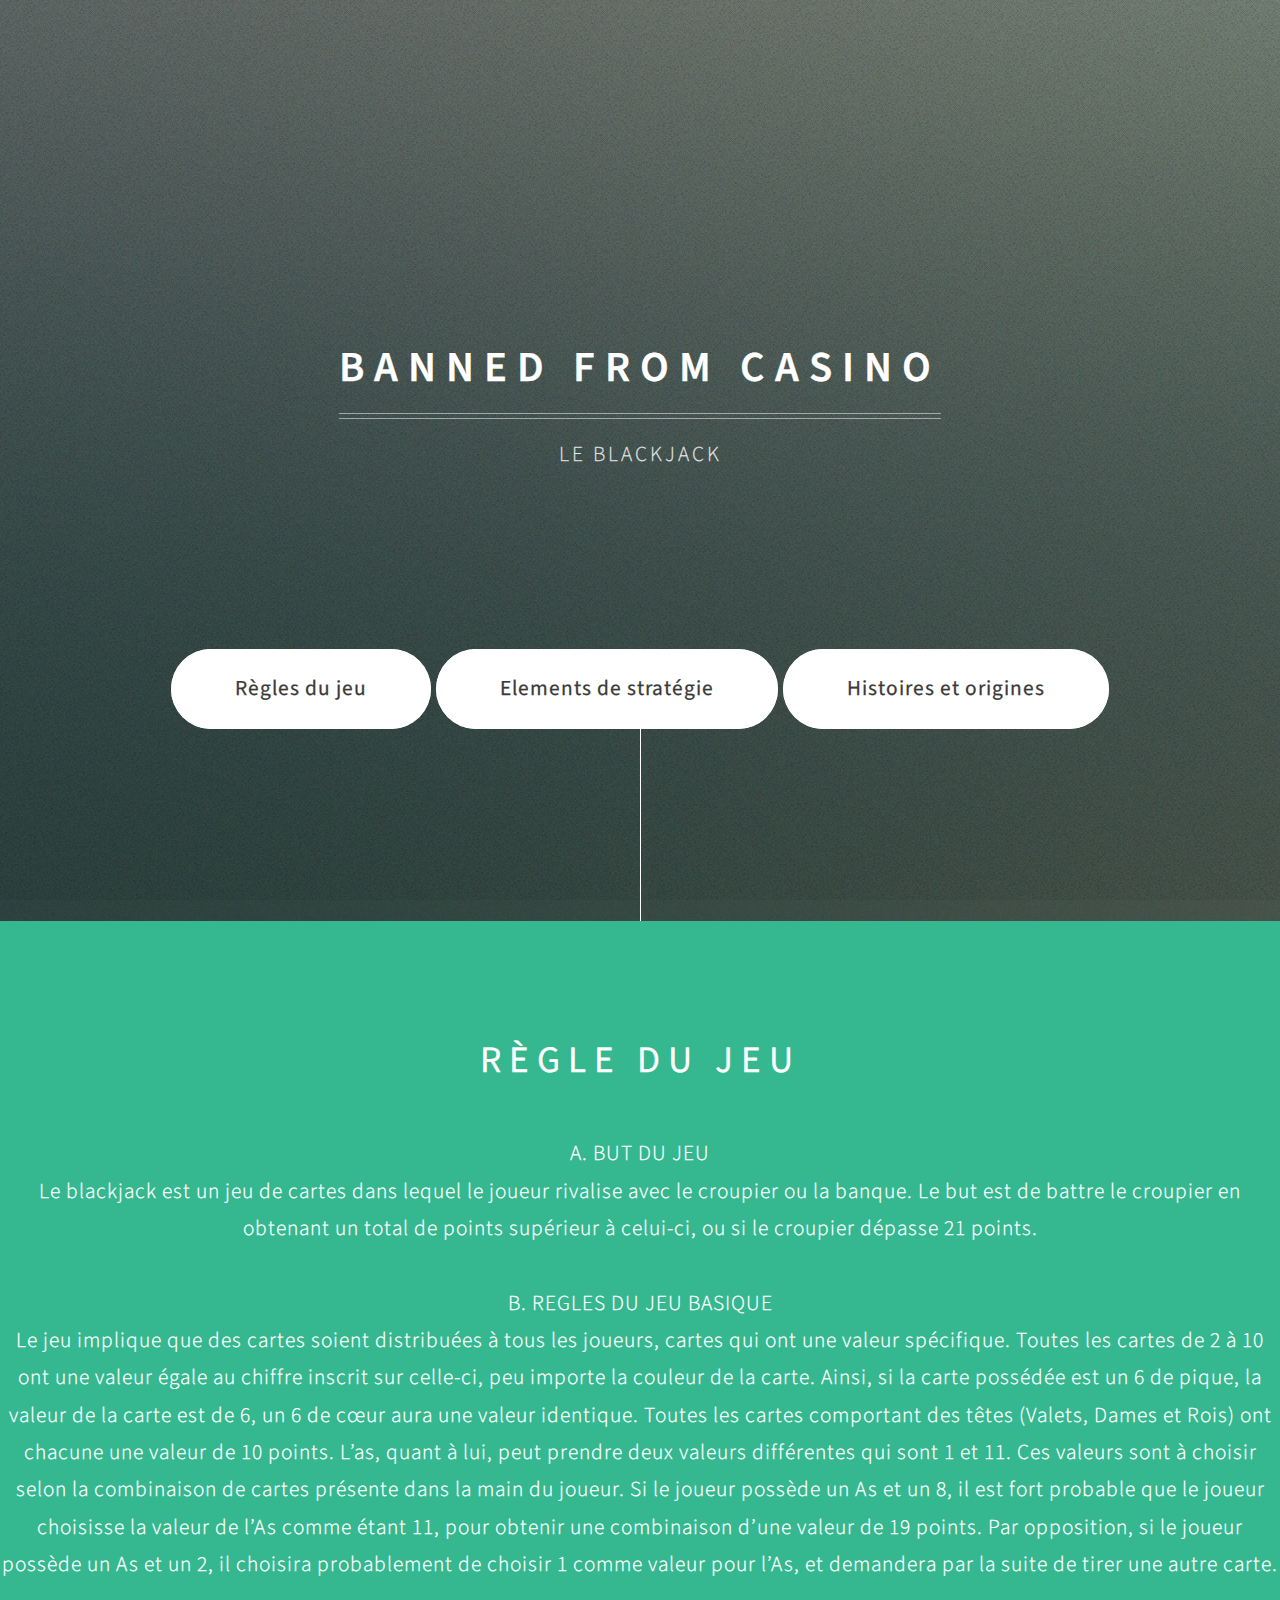
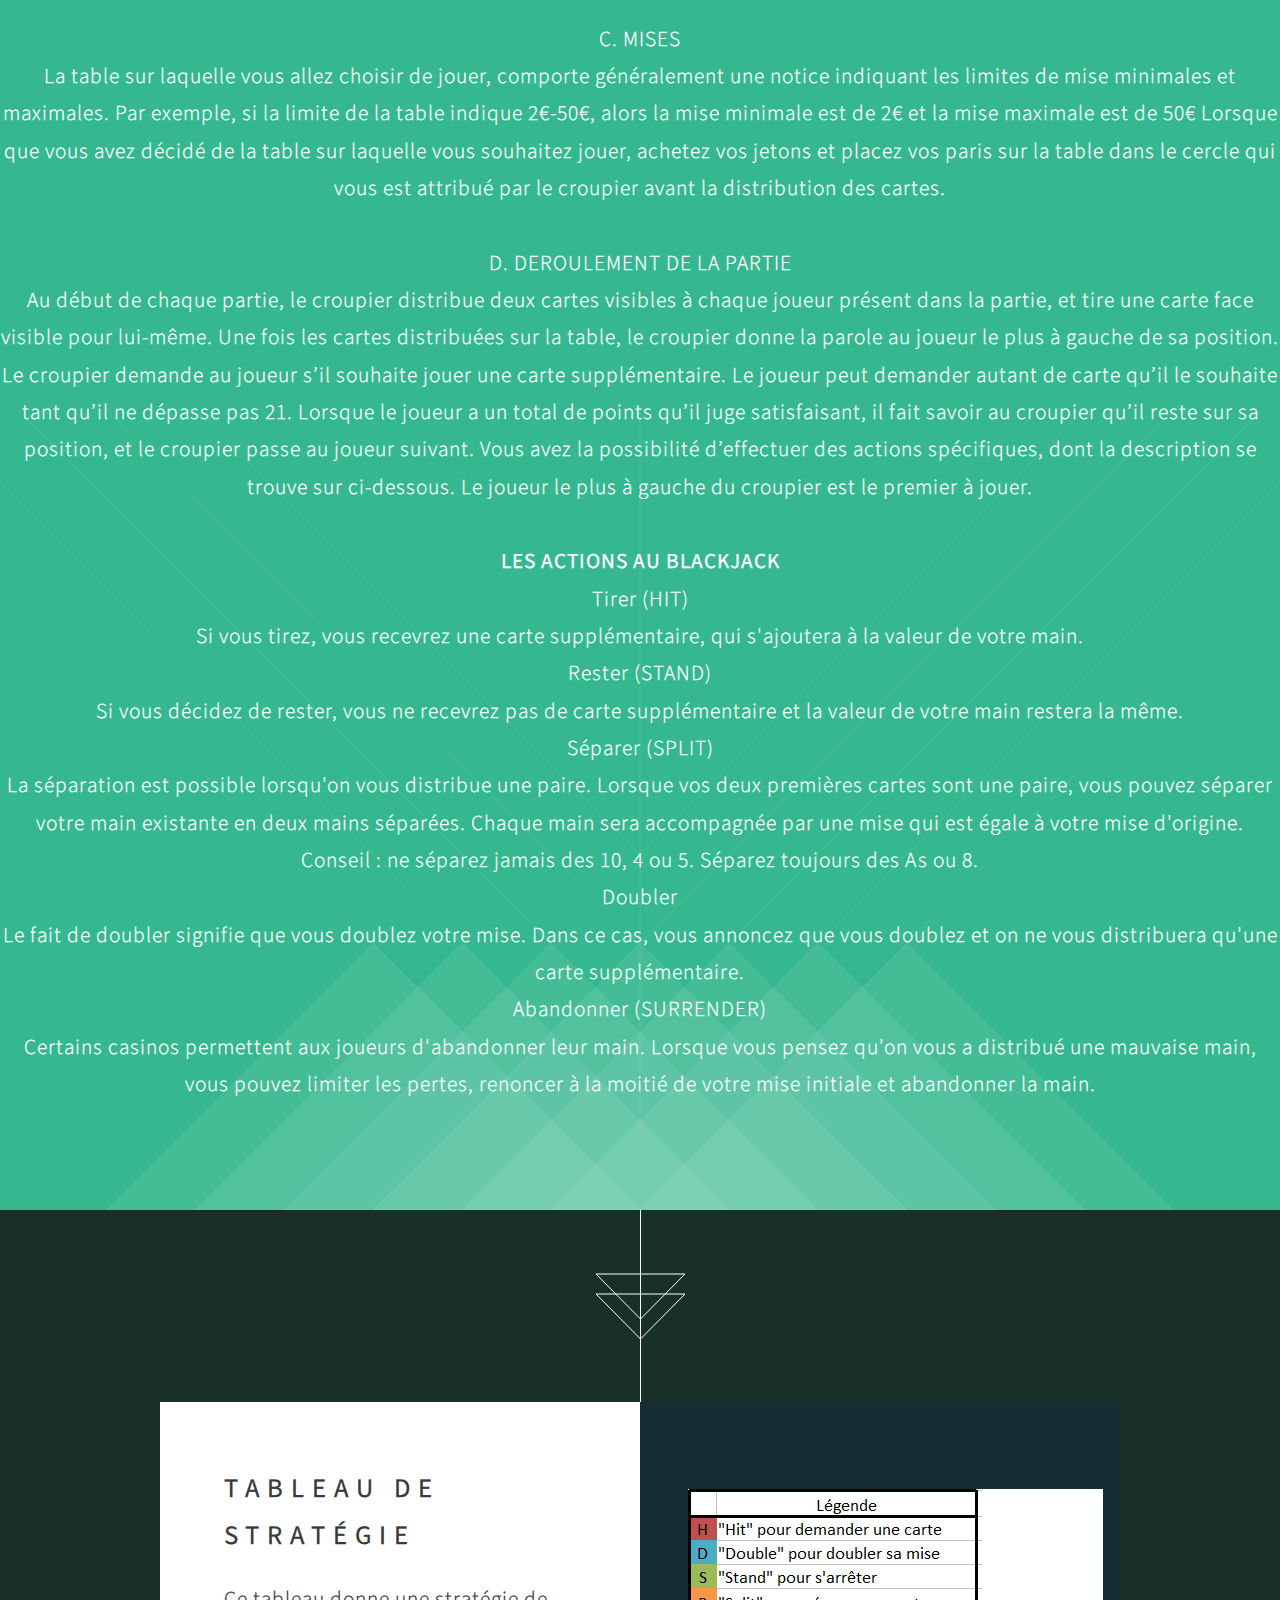
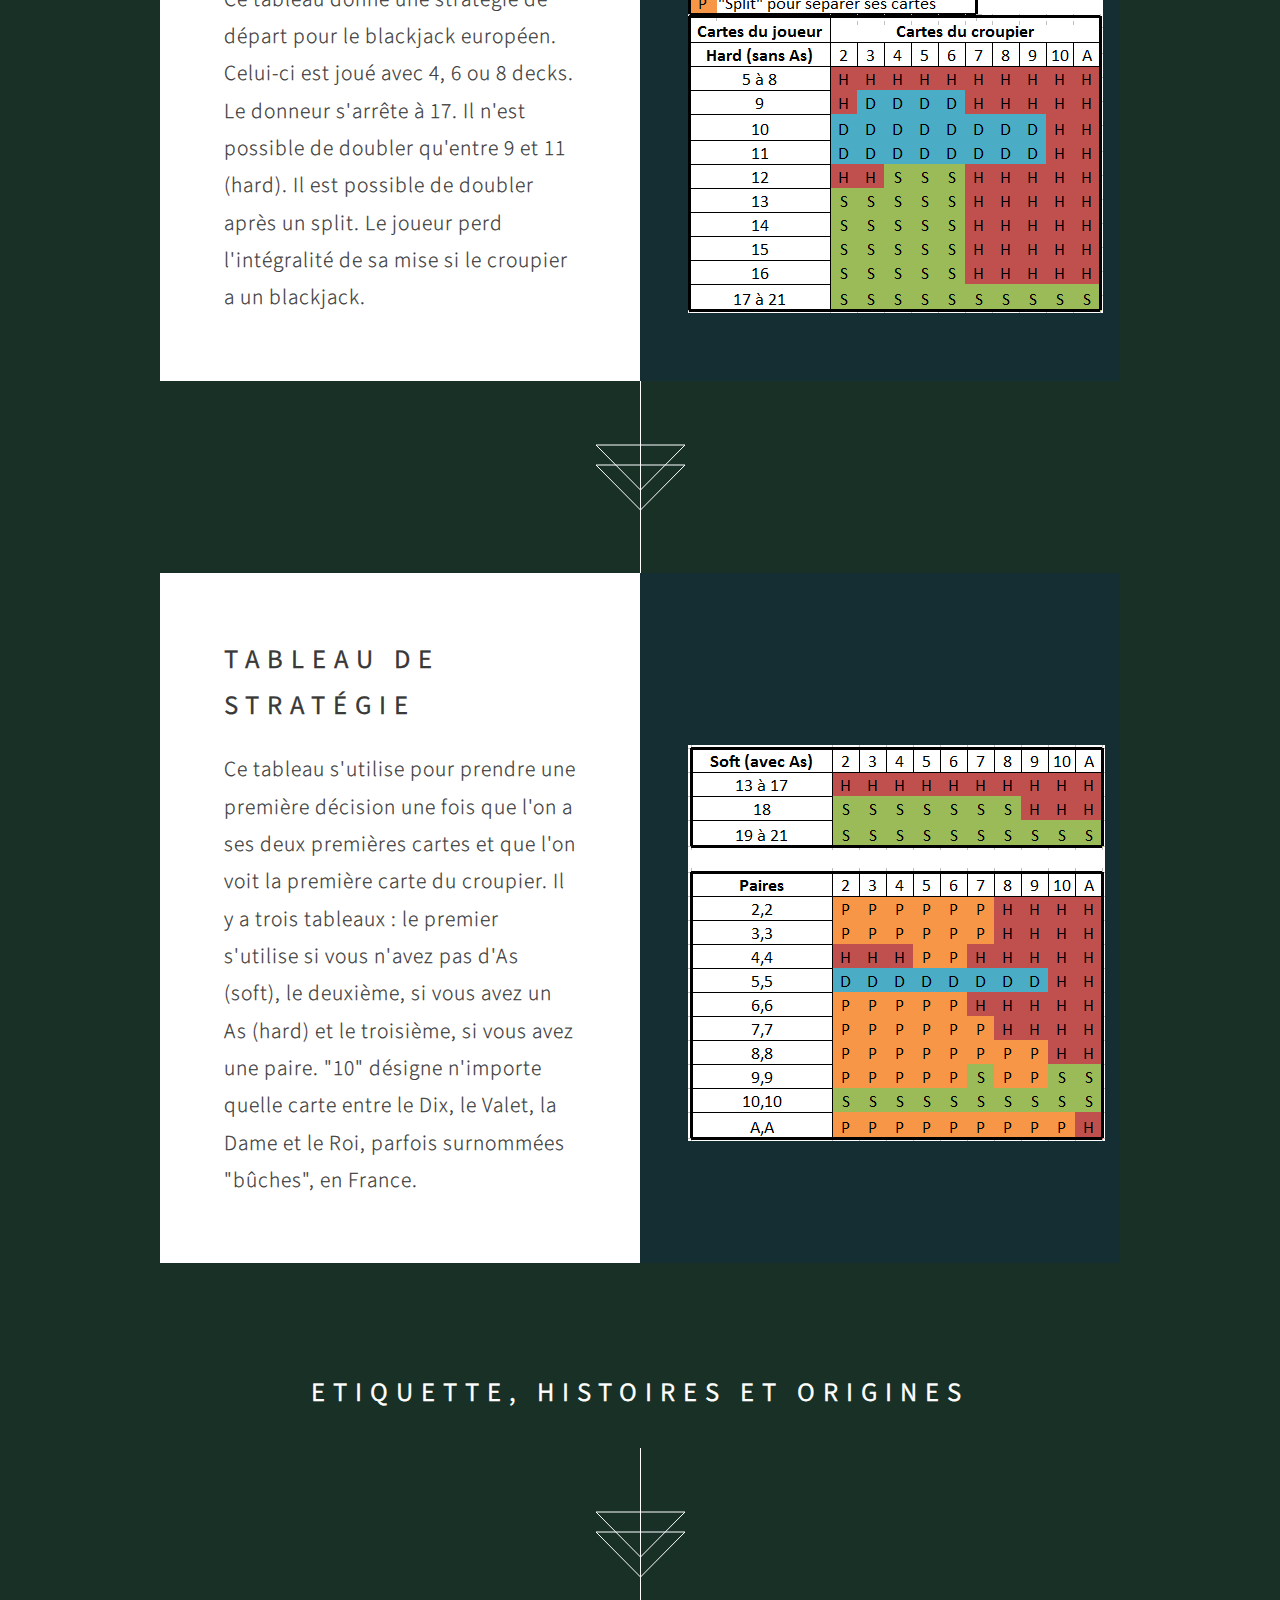
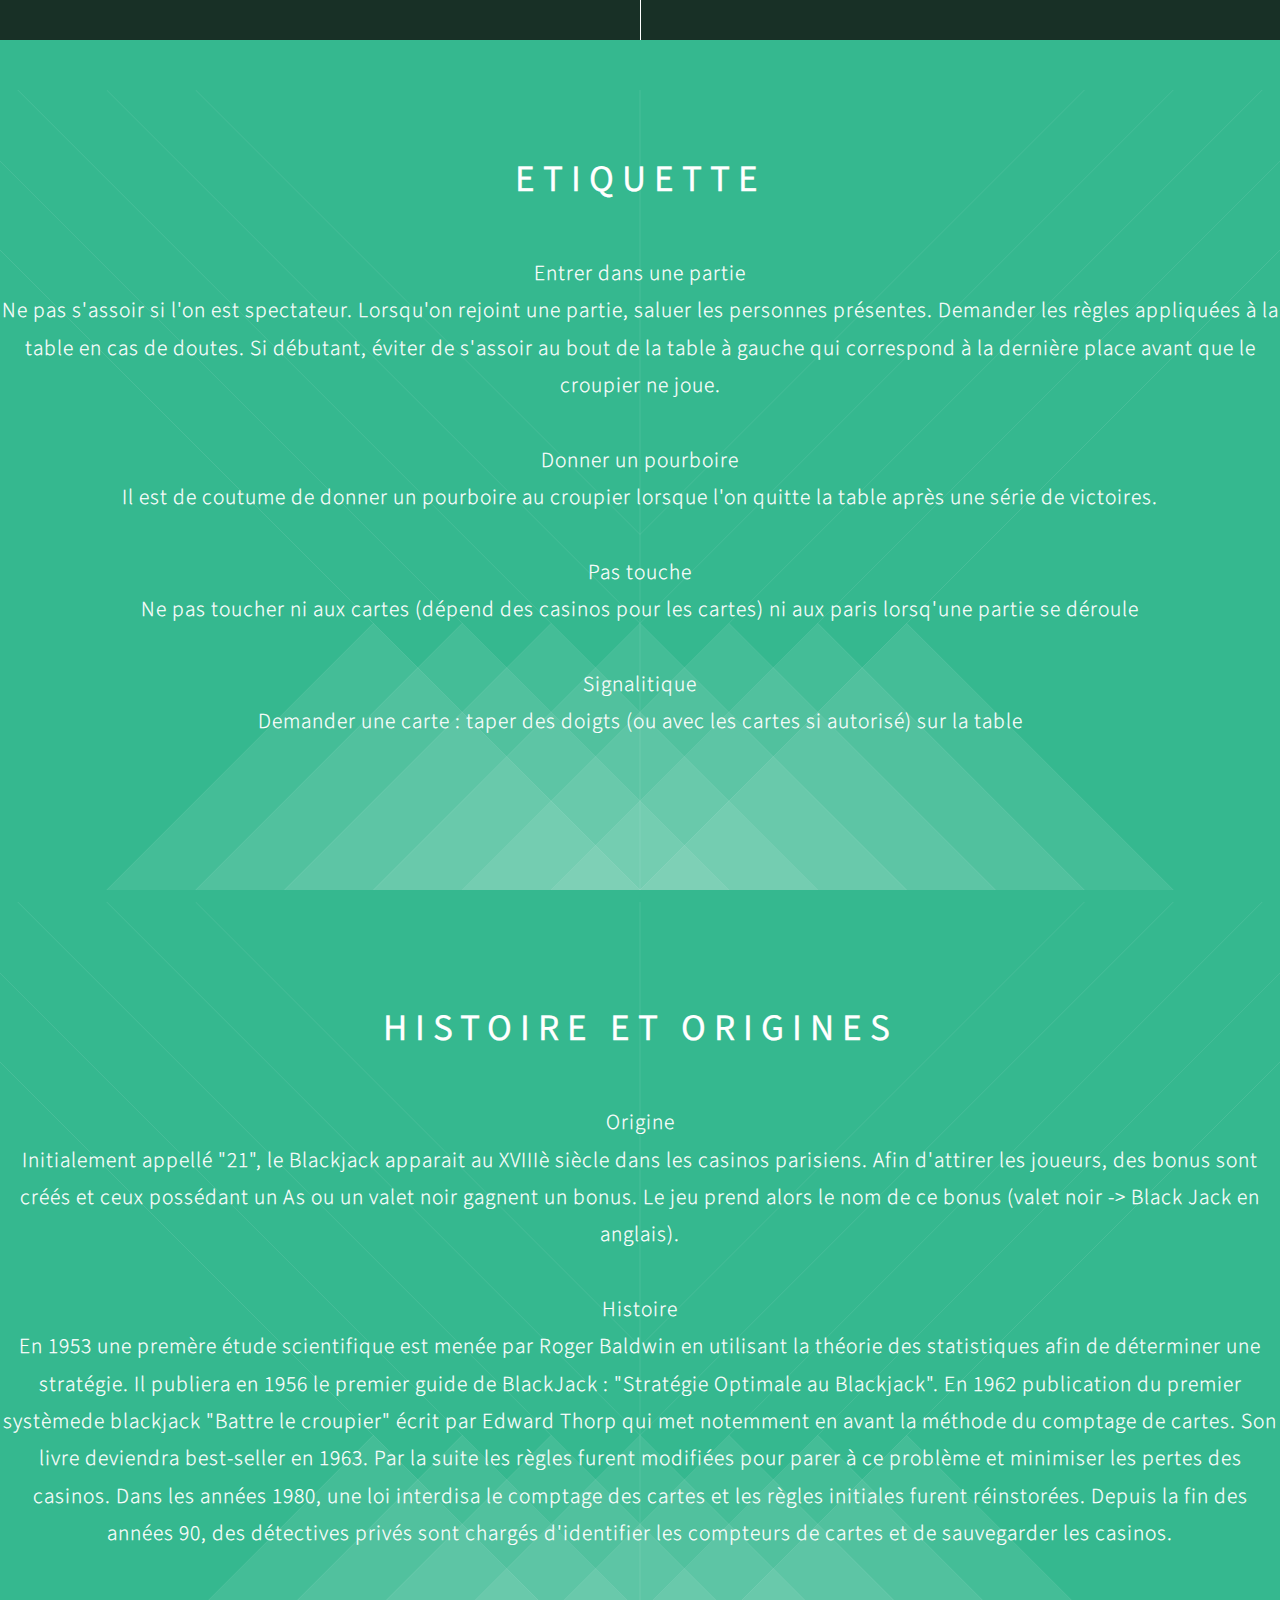
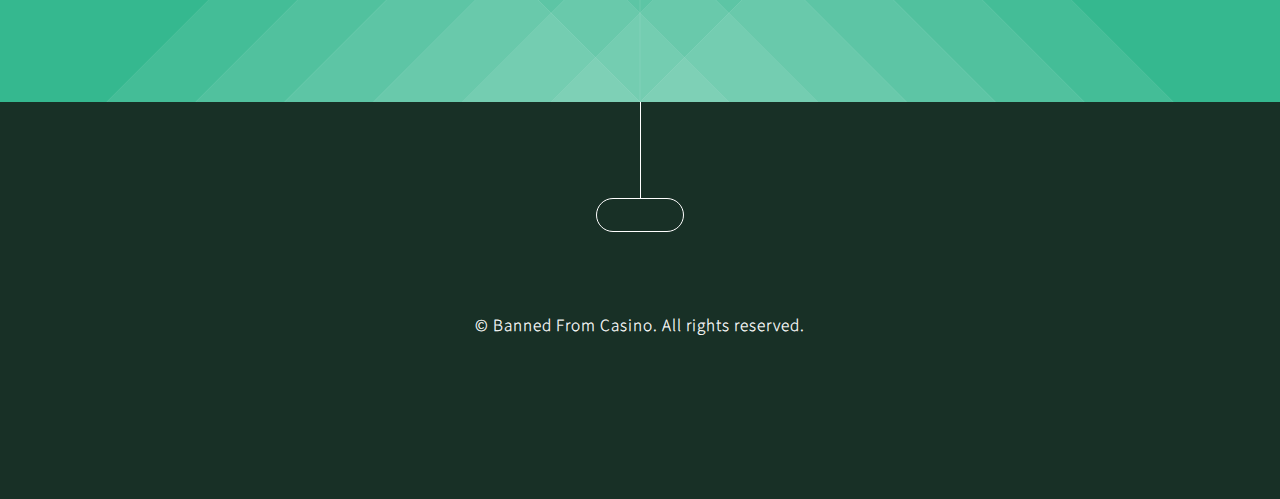
==== commit 580f77d1: "Added files via upload" ====
--- a/BannedFromCasino/index.html
+++ b/BannedFromCasino/index.html
@@ -96,11 +96,19 @@
 <p>Certains casinos permettent aux joueurs d'abandonner leur main. Lorsque vous pensez qu'on vous a distribué une mauvaise main, vous pouvez limiter les pertes, renoncer à la moitié de votre mise initiale et abandonner la main.</p>
 			</section>
 
-		
+		<article id="first" class="container box style1 left">
+				<a href="#first" class="image fit"><img src="images/tableau2.png" alt="" style="width: 415px; height:424px; left: 10%; top:15%"/></a>
+				<div class="inner">
+					<header>
+						<h2>Tableau de stratégie</h2>
+					</header>
+					<p>Ce tableau donne une stratégie de départ pour le blackjack européen. Celui-ci est joué avec 4, 6 ou 8 decks. Le donneur s'arrête à 17. Il n'est possible de doubler qu'entre 9 et 11 (hard). Il est possible de doubler après un split. Le joueur perd l'intégralité de sa mise si le croupier a un blackjack.</p>
+				</div>
+			</article>
 
 		<!-- Feature 2 -->
 			<article id="first" class="container box style1 left">
-				<a href="#" class="image fit"><img src="images/tableau1.png" alt="" style="width: 480px; height:303px; left: 10%; top:25%"/></a>
+				<a href="#first" class="image fit"><img src="images/tableau1.png" alt="" style="width: 417px; height:396px; left: 10%; top:25%"/></a>
 				<div class="inner">
 					<header>
 						<h2>Tableau de stratégie</h2>
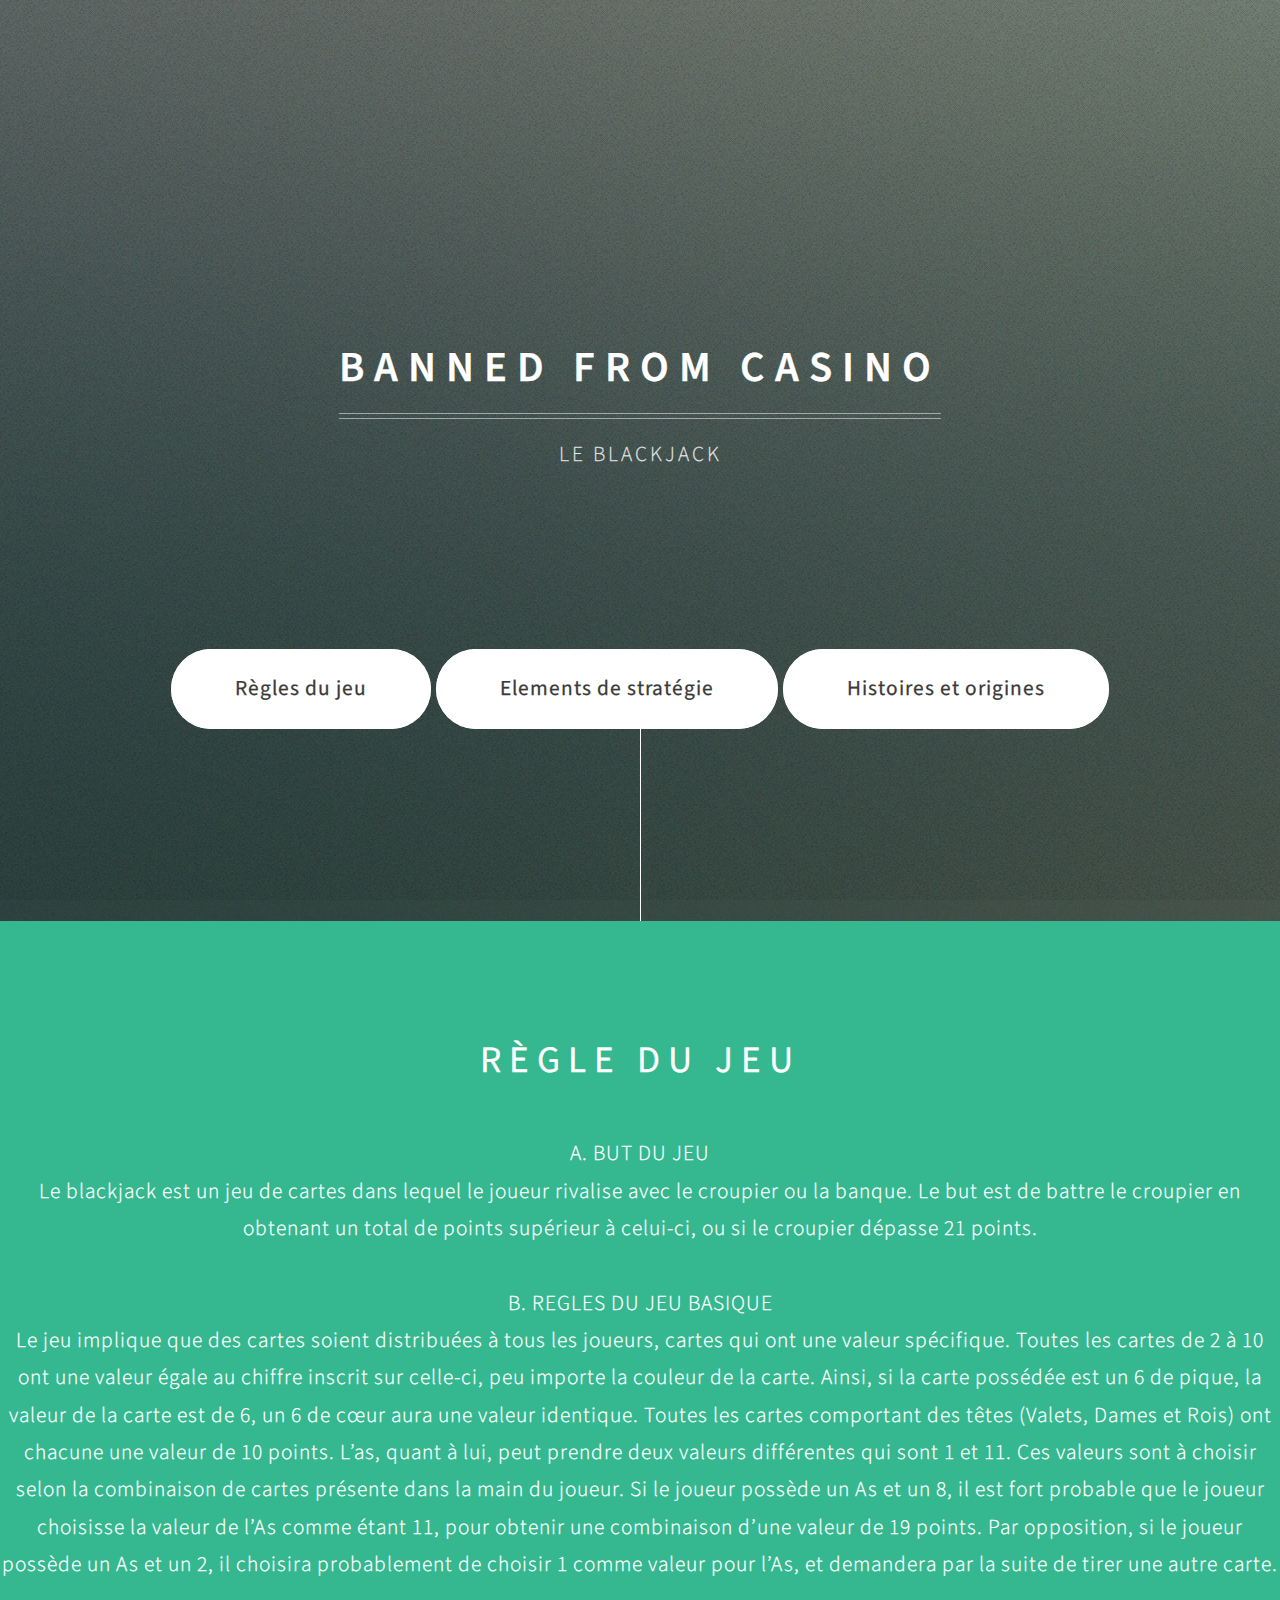
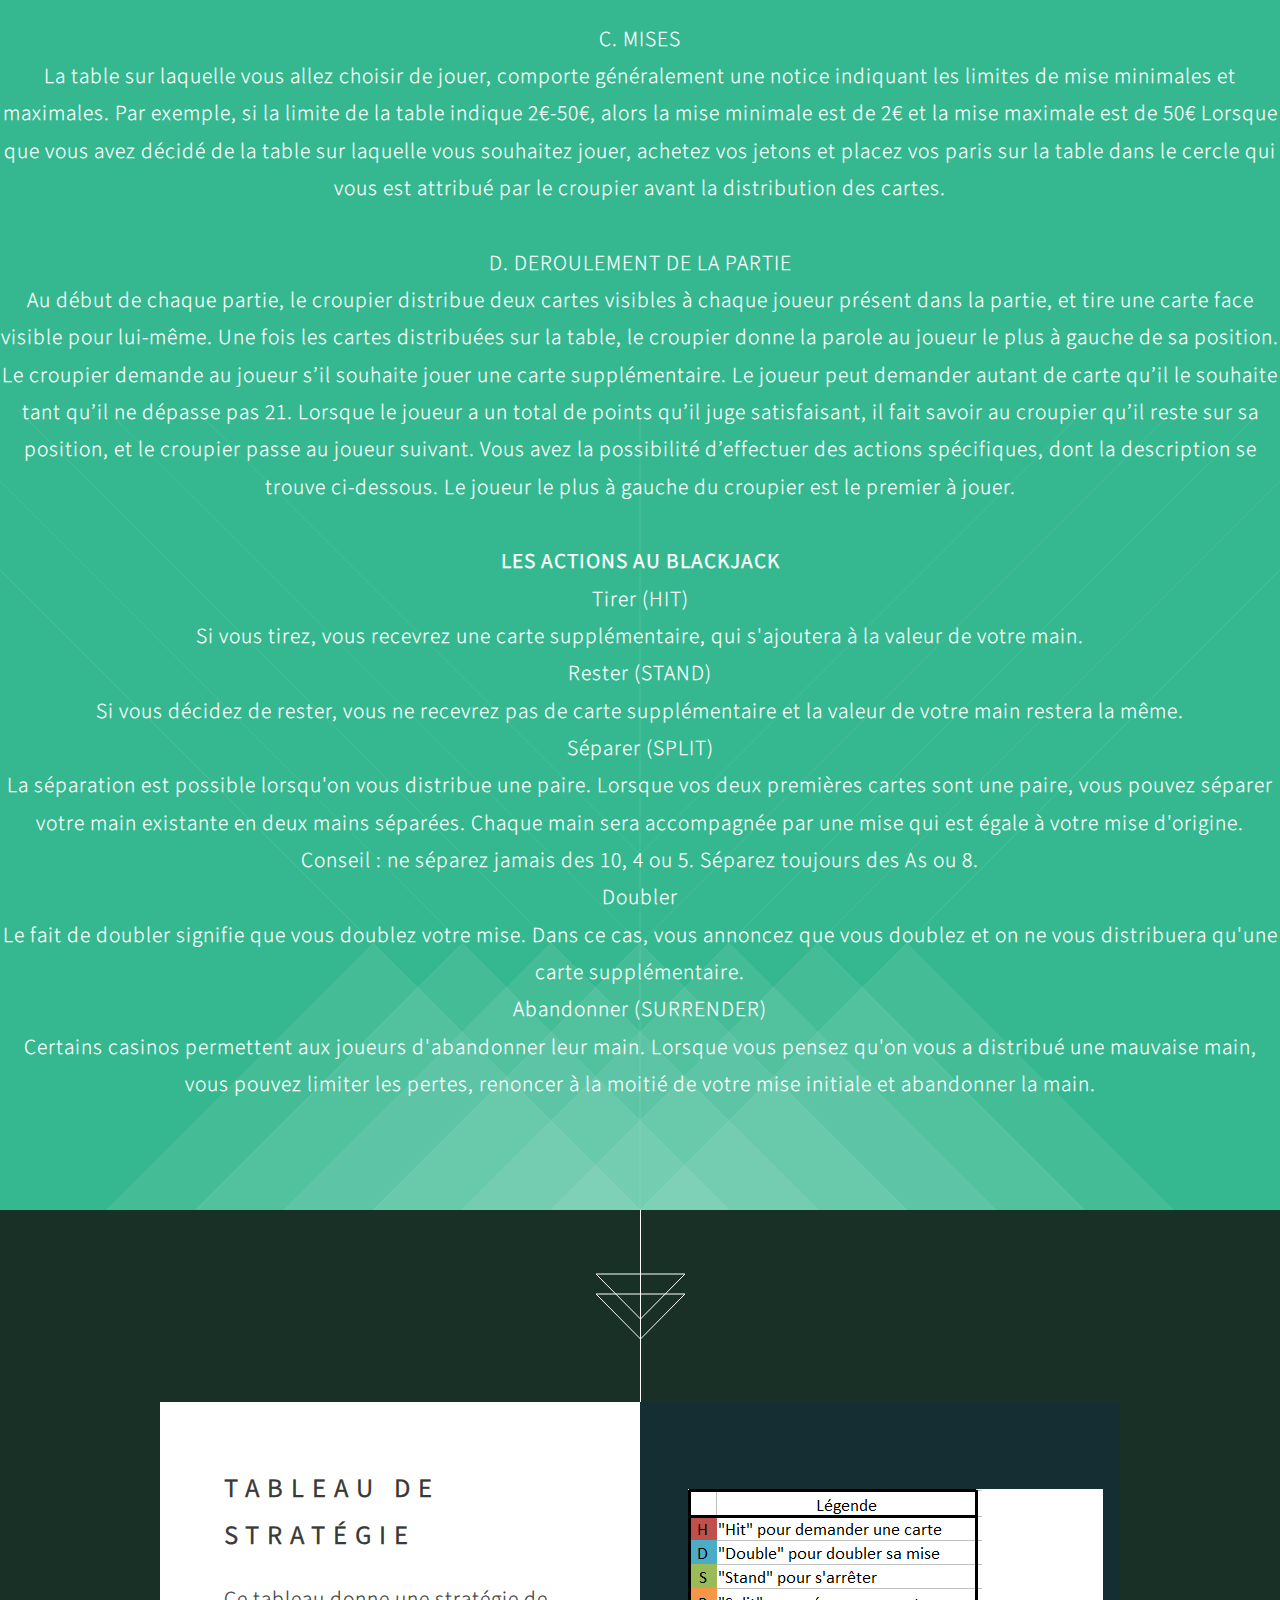
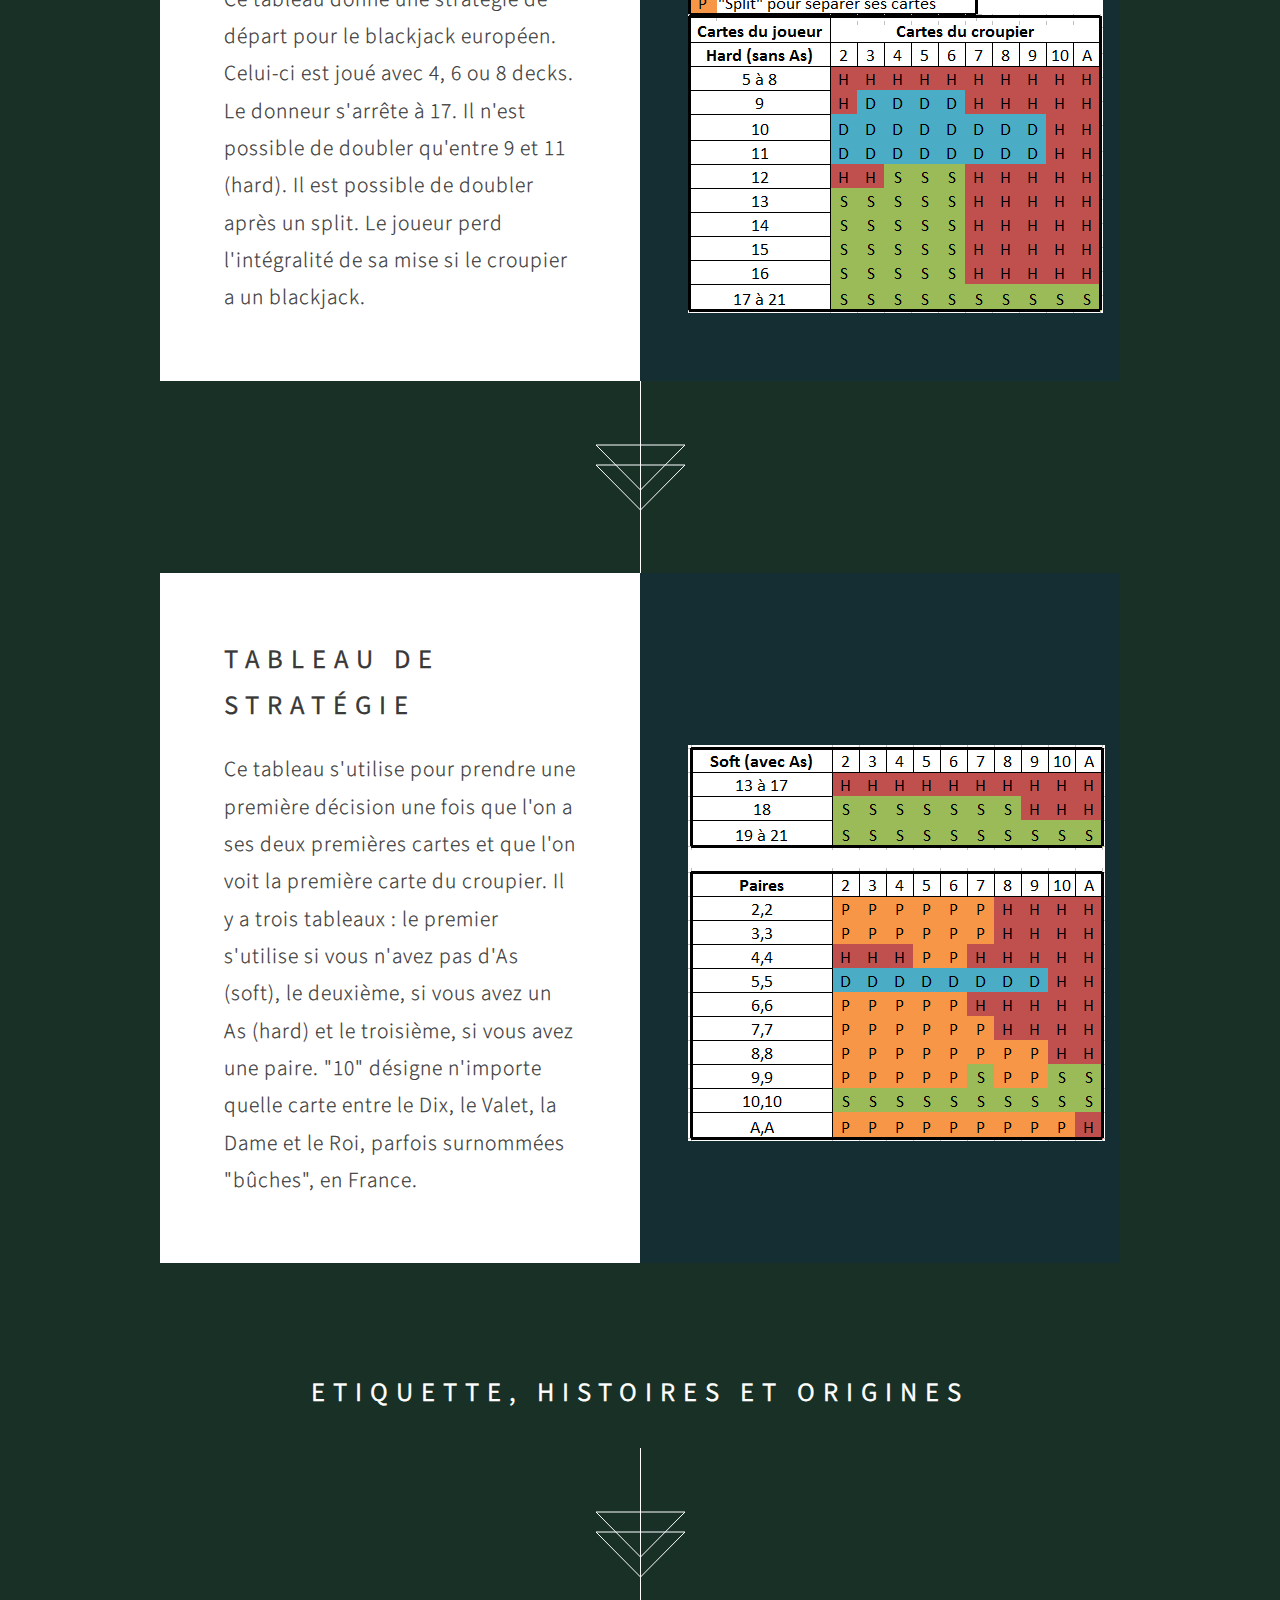
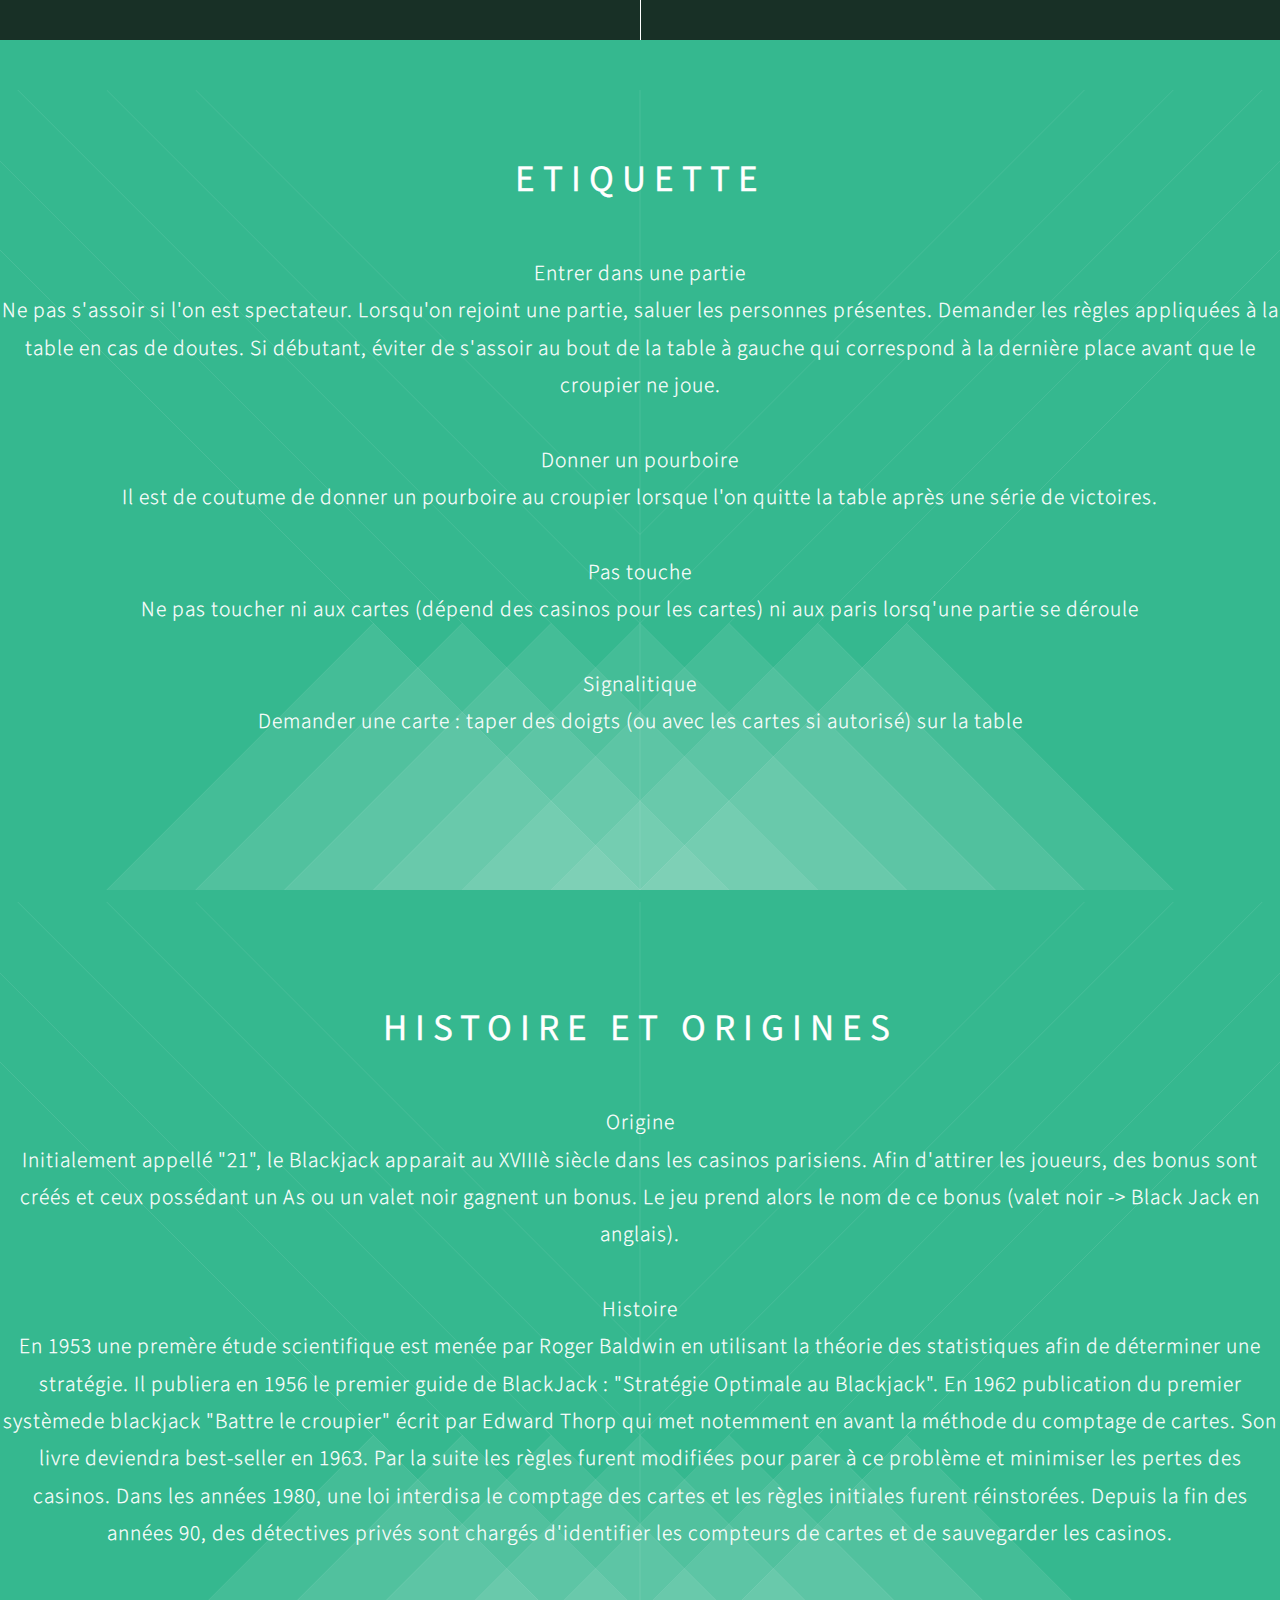
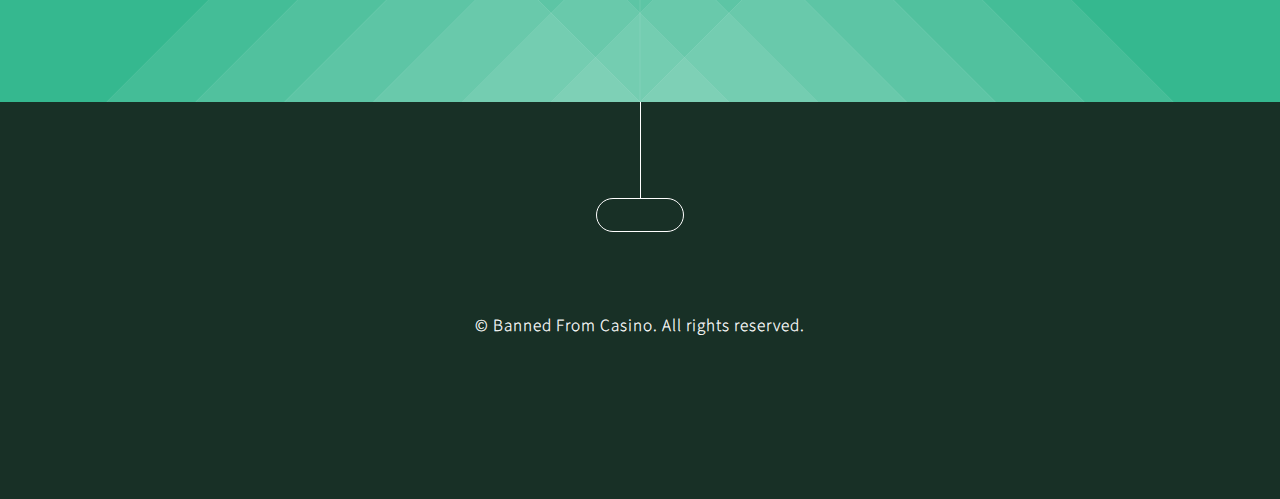
==== commit ed677587: "Update index.html" ====
--- a/BannedFromCasino/index.html
+++ b/BannedFromCasino/index.html
@@ -69,7 +69,7 @@
 Le joueur peut demander autant de carte qu’il le souhaite tant qu’il ne dépasse pas 21. 
 Lorsque le joueur a un total de points qu’il juge satisfaisant, il fait savoir au croupier qu’il reste sur sa position, 
 et le croupier passe au joueur suivant.
-Vous avez la possibilité d’effectuer des actions spécifiques, dont la description se trouve sur ci-dessous.
+Vous avez la possibilité d’effectuer des actions spécifiques, dont la description se trouve ci-dessous.
 Le joueur le plus à gauche du croupier est le premier à jouer. </p>
 </br>
 <h4>Les Actions au Blackjack</h4>
@@ -197,4 +197,4 @@
 			<script src="assets/js/main.js"></script>
 
 	</body>
-</html>+</html>
